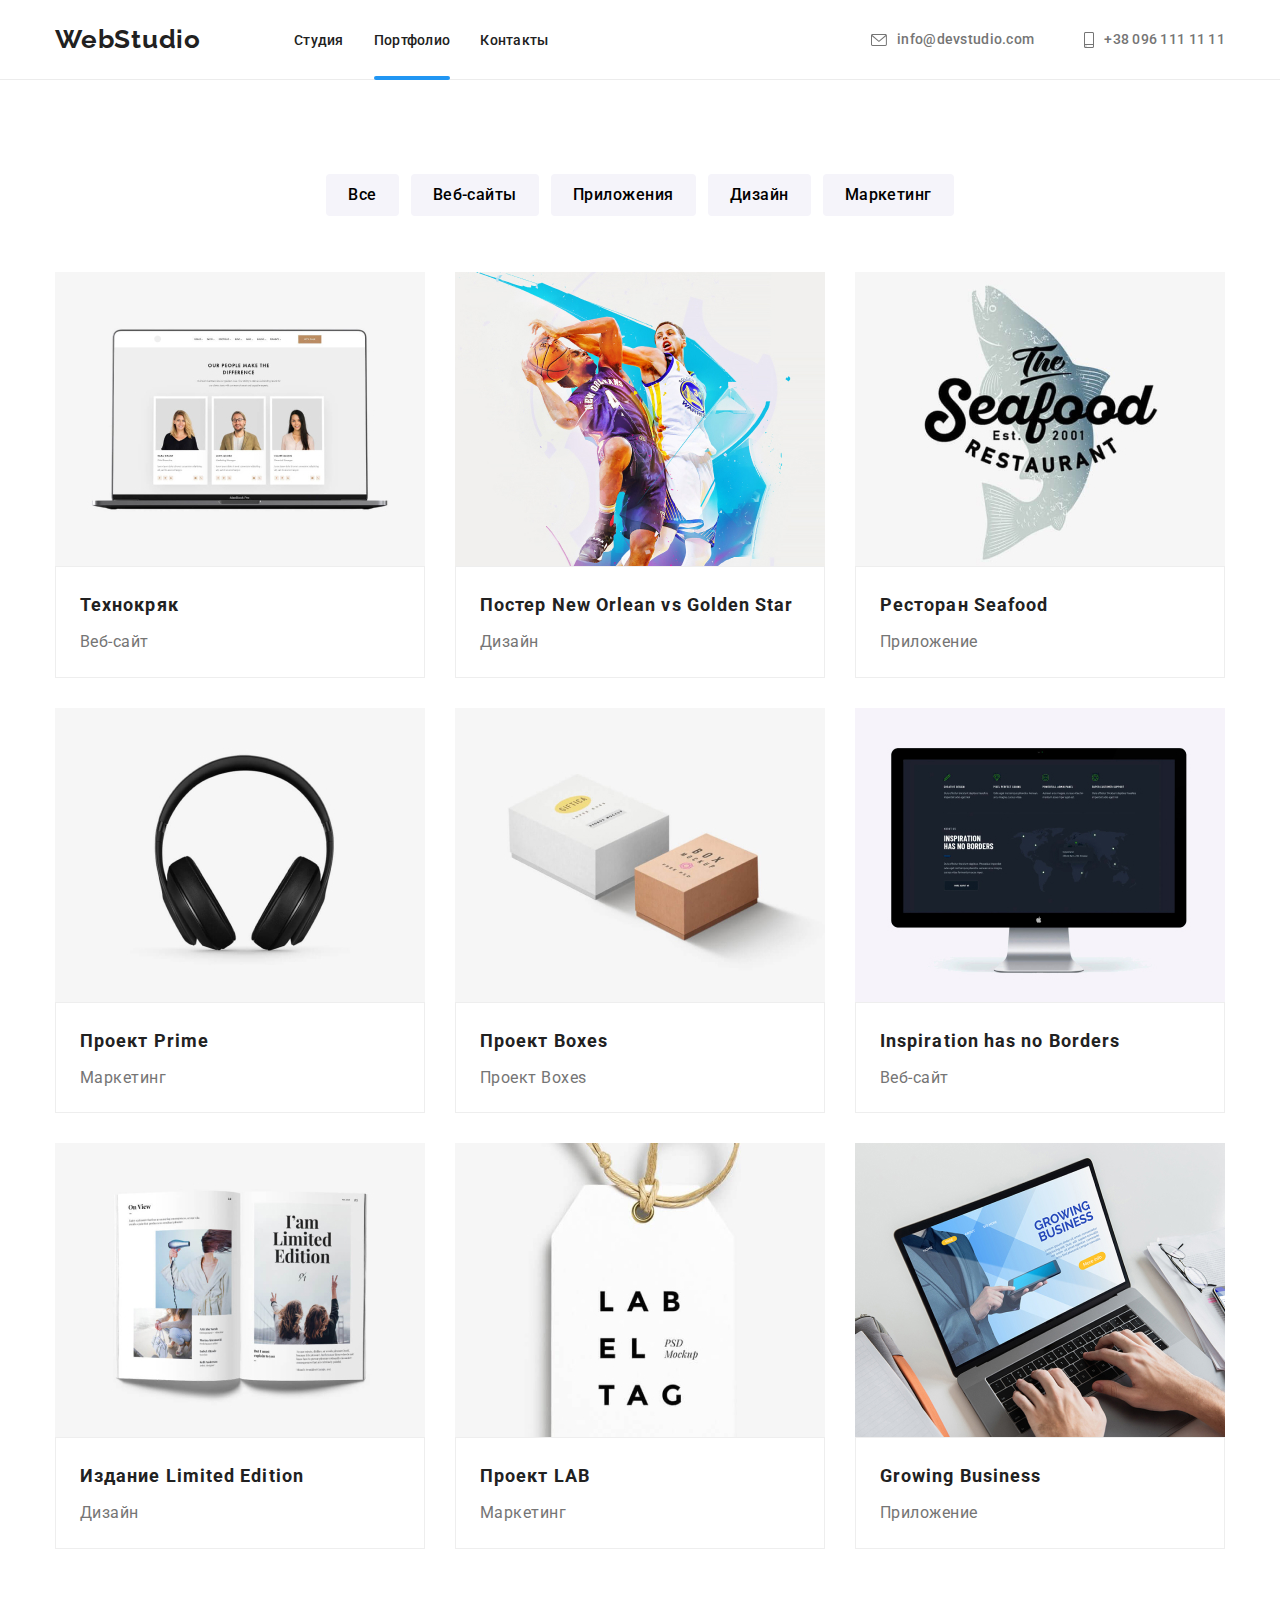
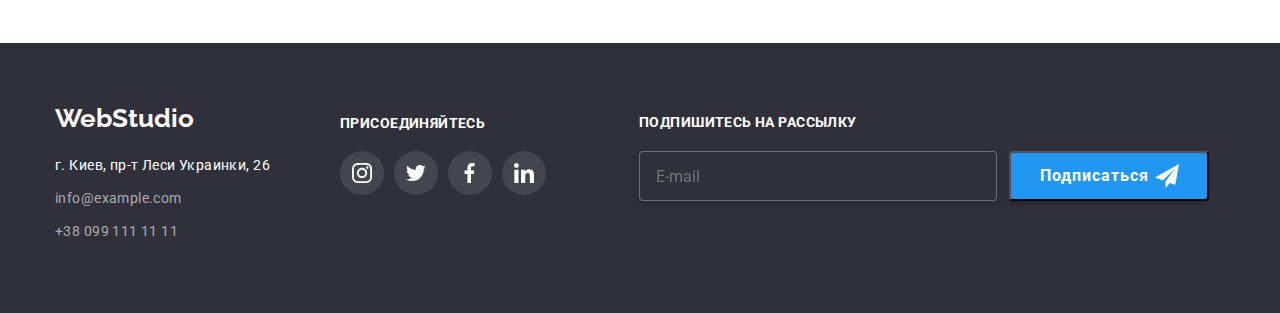
==== portfolio.html @ e885dae1 "1" ====
<!DOCTYPE html>
<html lang="ru">
  <head>
    <meta charset="UTF-8" />
    <meta http-equiv="X-UA-Compatible" content="IE=edge" />
    <meta name="viewport" content="width=device-width, initial-scale=1.0" />
    <title>Document</title>

    <link rel="preconnect" href="https://fonts.googleapis.com" />
    <link rel="preconnect" href="https://fonts.gstatic.com" crossorigin />
    <link
      href="https://fonts.googleapis.com/css2?family=Raleway:wght@400;700&family=Roboto:wght@400;500;700;900&display=swap"
      rel="stylesheet"
    />
    <link
      rel="stylesheet"
      href="https://cdnjs.cloudflare.com/ajax/libs/modern-normalize/1.1.0/modern-normalize.min.css"
    />
    <link rel="stylesheet" href="./css/styles.css" />
  </head>
  <body>
   <header class="page-header">
         
           <section class="section-header">
             <div class="container">
               <div class="header">
        <a href="/" class="logo"><span>Web</span>Studio</a>
        <nav class="nav-container">
          <ul class="site-nav">
            <li class="nav-item"><a href="./index.html" class="link">Студия</a></li>
            <li class="nav-item">
              <a href="" class="link" id="portfolio">Портфолио</a>
            </li>
            <li class="nav-item"><a href="" class="link">Контакты</a></li>
          </ul>
        </nav>
        <div class="auth-nav">
        <ul class="auth-nav">
          <li class="auth-item">
            
            <a href="mailto:info@devstudio.com" class="auth-link"
              ><svg class="mailto">
                <use href = "./images/icons.svg#icon-mailto">

                </use>
              </svg>
              info@devstudio.com  

              </a 
            >
            
          </li>
          <li class="auth-item">
            
            <a href="tel:+380961111111" class="auth-link">
              <svg class="icon-smartphone">
                <use href= "./images/icons.svg#icon-smartphone"></use>
              </svg>
              
            +38 096 111 11 11 
              
            </a>
          </li>
        </ul>
        </div>
        </div>
        </div>
        </section>
        
      </header>


     
        <main>
           <div class="section-portfolio">
              <div class="container">
          <h1 class="visually-hidden">Портфолио</h1>
          <!--Кнопки-->
          <div class="button-portfolio">
            <button type="button" class="button-port">Все</button>
            <button type="button" class="button-port">Веб-сайты</button>
            <button type="button" class="button-port">Приложения</button>
            <button type="button" class="button-port">Дизайн</button>
            <button type="button" class="button-port">Маркетинг</button>
          </div>
          
        

          <div class="conteiner-portfolio">
            <ul class="portfolio">
              
              <li class="card">
                <a href=""
                  >
                  <div class="def-image">
                  <img
                    src="./images/img(1_1).jpg"
                    alt="Технокряк"
                    width="370"
                  /><div class="blue-image">
                    <p>Технокряк это современная площадка распространения коронавируса. Компании используют эту платформу для цифрового шпионажа и атак на защищённые сервера конкурентов.</p>

                  </div></div>
                  
                  <div class="text-port">
                    <h2 class="title-port">Технокряк</h2>
                    <p>Веб-сайт</p>
                  </div>
                  
                  </a
                >

              </li>
              
              
              <li class="card">
                <a href=""
                  >
                  <div class="def-image"><img
                    src="./images/img(1_2).jpg"
                    alt="Постер New Orlean vs Golden Star"
                    width="370"
                  />
                  <div class="blue-image">
                    <p>Технокряк это современная площадка распространения коронавируса. Компании используют эту платформу для цифрового шпионажа и атак на защищённые сервера конкурентов.</p>

                  </div></div>
                  <div class="text-port">
                    <h2 class="title-port">Постер New Orlean vs Golden Star</h2>
                    <p>Дизайн</p>
                  </div>
                </a>
              </li>
              
             
              <li class="card">
                <a href=""
                  > <div class="def-image"><img
                    src="./images/img(1_3).jpg"
                    alt="Ресторан Seafood"
                    width="370"
                  />
                  <div class="blue-image">
                    <p>Технокряк это современная площадка распространения коронавируса. Компании используют эту платформу для цифрового шпионажа и атак на защищённые сервера конкурентов.</p>

                  </div></div>
                  <div class="text-port">
                    <h2 class="title-port">Ресторан Seafood</h2>
                    <p>Приложение</p>
                  </div>
                </a>
              </li>
              <li class="card">
                <a href=""
                  > <div class="def-image"><img
                    src="./images/img(1_4).jpg"
                    alt="Проект Prime"
                    width="370"
                  />
                  <div class="blue-image">
                    <p>Технокряк это современная площадка распространения коронавируса. Компании используют эту платформу для цифрового шпионажа и атак на защищённые сервера конкурентов.</p>

                  </div></div>
                  <div class="text-port">
                    <h2 class="title-port">Проект Prime</h2>
                    <p>Маркетинг</p>
                  </div>
                </a>
              </li>
              
              <li class="card">
                <a href=""
                  > <div class="def-image"><img
                    src="./images/img(1_5).jpg"
                    alt="Проект Boxes"
                    width="370"
                  /><div class="blue-image">
                    <p>Технокряк это современная площадка распространения коронавируса. Компании используют эту платформу для цифрового шпионажа и атак на защищённые сервера конкурентов.</p>

                  </div></div>
                  <div class="text-port">
                    <h2 class="title-port">Проект Boxes</h2>
                    <p>Проект Boxes</p>
                  </div>
                </a>
              </li>
              
              <li class="card">
                <a href=""
                  > <div class="def-image"><img
                    src="./images/img(1_6).jpg"
                    alt="Inspiration has no Borders"
                    width="370"
                  /><div class="blue-image">
                    <p>Технокряк это современная площадка распространения коронавируса. Компании используют эту платформу для цифрового шпионажа и атак на защищённые сервера конкурентов.</p>

                  </div></div>
                  <div class="text-port">
                    <h2 class="title-port">Inspiration has no Borders</h2>
                    <p>Веб-сайт</p>
                  </div></a
                >
              </li>
              
              <li class="card">
                <a href=""
                  > <div class="def-image"><img
                    src="./images/img(1_7).jpg"
                    alt="Издание Limited Edition"
                    width="370"
                  /><div class="blue-image">
                    <p>Технокряк это современная площадка распространения коронавируса. Компании используют эту платформу для цифрового шпионажа и атак на защищённые сервера конкурентов.</p>

                  </div></div>
                  <div class="text-port">
                    <h2 class="title-port">Издание Limited Edition</h2>
                    <p>Дизайн</p>
                  </div></a
                >
              </li>
              
              <li class="card">
                <a href=""
                  > <div class="def-image"><img
                    src="./images/img(1_8).jpg"
                    alt="Проект LAB"
                    width="370"
                  /><div class="blue-image">
                    <p>Технокряк это современная площадка распространения коронавируса. Компании используют эту платформу для цифрового шпионажа и атак на защищённые сервера конкурентов.</p>

                  </div></div>
                  <div class="text-port">
                    <h2 class="title-port">Проект LAB</h2>
                    <p>Маркетинг</p>
                  </div></a
                >
              </li>

              
              <li class="card">
                <a href=""
                  > <div class="def-image"><img
                    src="./images/img(1_9).jpg"
                    alt="Growing Business"
                    width="370"
                  /><div class="blue-image">
                    <p>Технокряк это современная площадка распространения коронавируса. Компании используют эту платформу для цифрового шпионажа и атак на защищённые сервера конкурентов.</p>

                  </div></div>
                  <div class="text-port">
                    <h2 class="title-port">Growing Business</h2>
                    <p>Приложение</p>
                  </div></a
                >
              </li>
            
            </ul>
          </div>
          </div>
        </main>
    
      
      <footer class="footer">
      <div class="container">
        <div class="general-footer">
          <div  class="footer-info">
        <div class="footer-logo">
          <a href="/" class="logo-finish"><span>Web</span>Studio</a>
        </div>

        <div class="info-finish">
          <address class="address">г. Киев, пр-т Леси Украинки, 26</address>

          <ul>
            <li>
              <a href="mailto:info@example.com" class="link-finish"
                >info@example.com</a
              >
            </li>
            <li>
              <a href="tel:+380991111111" class="link-finish"
                >+38 099 111 11 11</a
              >
            </li>
          </ul>
        </div>
        </div> 
        
       <div class="footer-social">
        <h3 class="title-footer">присоединяйтесь</h3>
        <ul class="footer-item">
          <li class="footer-icon"><a href="" class="fsoc-icon"><svg class="soc-icon-f">
            <use href ="./images/icons.svg#icon-instagram_footter"></use>
          </svg></a></li>
          <li class="footer-icon"><a href="" class="fsoc-icon"><svg class="soc-icon-f">
            <use href ="./images/icons.svg#icon-twiter_footter"></use>
          </svg></a></li>
          <li class="footer-icon"><a href="" class="fsoc-icon"><svg class="soc-icon-f">
            <use href ="./images/icons.svg#icon-fb_footter"></use>
          </svg></a></li>
          <li class="footer-icon"><a href="" class="fsoc-icon"><svg class="soc-icon-f">
            <use href ="./images/icons.svg#icon-linkedin_footter"></use>
          </svg></a></li>
        </ul>
        </div>
      <div class="footer-window">
          <h3 class="window-title">Подпишитесь на рассылку</h3>
          <form >
        <div class="form-window">  
          <input class="subscribe" type="email"  name="email"  placeholder="E-mail">
            <button class="button-subscribe"  type="submit"> <span>Подписаться </span>
              <svg class="icon-subscribe">
                  <use href = "./images/icons.svg#icon-icon-send"></use>
                </svg>

            </button>
        </div>
           
          </form>

        </div>
      </div>
        </div>
      </footer>
    </div>

    </div>
  </body>
</html>
---- css/styles.css ----
/* цвет основного текста #212121; */
/* цвет вторичного цвета  #757575; */
/* синиий #2196F3 */

:root {
  --primery-text-color: #212121;
  --secondly-text-color: #757575;
  --accent-color: #2196f3;
  --white-color: #ffffff;
  --footer-color: #2f303a;
  --bcg-active-button: #f5f4fa;
}
h1,
h2,
h3,
h4,
h5,
h6,
p,
ul {
  margin: 0;
}

img {
  display: block;
  max-width: 100%;
}

body {
  background-color: var(--white-color);
  color: var(--primery-text-color);
  font-family: Roboto, sans-serif;
}

.section-header {
  border-bottom: 1px solid #ececec;
  height: 80px;
}

.logo {
  text-decoration: none;
  font-family: Raleway;
  font-style: normal;
  font-weight: bold;
  font-size: 26px;
  line-height: 1.2;
  letter-spacing: 0.03em;
  margin-right: 93px;
  padding-top: 24px;
  padding-bottom: 25px;
}
span.web {
  color: var(--accent-color);
}

ul {
  list-style-type: none;
}
ul {
  margin-left: 0;
  padding-left: 0;
}

a {
  color: var(--primery-text-color);
  text-decoration: none;
  cursor: default;
}
/* ---body--- */

.container {
  width: 1200px;
  margin: 0 auto;
  padding-left: 15px;
  padding-right: 15px;
}

/* ---header--- */
.header {
  display: flex;
  align-items: center;
  justify-content: center;
}

.nav-container {
  display: flex;
  margin-right: 305px;
}

/* site nav */

.site-nav {
  display: flex;
}

.nav-item:not(:last-child) {
  margin-right: 30px;
}

.link:hover,
.link:focus {
  color: var(--accent-color);
  cursor: pointer;
}

.link#studio {
  position: relative;
}
.link#studio::after {
  content: "";
  position: absolute;
  display: block;
  width: 48px;
  height: 4px;

  bottom: 0;
  left: 0;
  border-radius: 2px;
  background-color: var(--accent-color);
}

.link#portfolio {
  position: relative;
}

.link#portfolio::after {
  position: absolute;
  content: "";

  display: block;
  width: 100%;
  height: 4px;

  bottom: 0;
  left: 0;
  border-radius: 2px;
  background-color: var(--accent-color);
}

.site-nav a {
  color: var(--primary-text-color);
  text-decoration: none;
  font-family: Roboto;
  font-size: 14px;
  font-weight: 500;
  line-height: 1.15;
  letter-spacing: 0.02em;

  transition: color 250ms cubic-bezier(0.4, 0, 0.2, 1);
}

.link {
  padding-top: 32px;
  padding-bottom: 32px;
  cursor: pointer;
}
/* auth-nav */

.auth-nav {
  display: flex;
  margin-left: auto;
}

.auth-item:not(:last-child) {
  margin-right: 50px;
}
.auth-nav a {
  color: var(--secondly-text-color);
  text-decoration: none;
  font-family: Roboto;
  font-size: 14px;
  font-weight: 500;
  line-height: 1.1;
  letter-spacing: 0.02em;

  transition: color 250ms cubic-bezier(0.4, 0, 0.2, 1);
}
.auth-nav .auth-link:hover,
.auth-nav .auth-link:focus {
  color: var(--accent-color);
  cursor: pointer;
}

.hero {
  color: var(--white-color);
  padding-top: 200px;
  padding-bottom: 200px;
  text-align: center;
  background-image: linear-gradient(
      to right,
      rgba(47, 48, 58, 0.4),
      rgba(47, 48, 58, 0.4)
    ),
    url("../images/hero.jpg");

  width: 1600px;
  height: 600px;
  margin-right: auto;
  margin-left: auto;
}
.h-hero {
  margin-bottom: 30px;
  margin-left: 237px;
  margin-right: 237px;
  max-width: 650px;
}
.h-hero h1 {
  font-family: Roboto;
  font-style: normal;
  font-weight: 900;
  font-size: 44px;
  line-height: 1.36;
  text-align: center;
  letter-spacing: 0.06em;
  text-transform: uppercase;
}

.hero-button {
  color: var(--white-color);
  background-color: var(--accent-color);
  font-family: Roboto;
  font-size: 16px;
  font-weight: 700;
  line-height: 1.88;
  letter-spacing: 0.06em;
  text-align: center;
  cursor: pointer;
  border-radius: 4px;
  padding: 10px 32px;

  transition: background-color 250ms cubic-bezier(0.4, 0, 0.2, 1);
}

.hero-button:hover,
.hero-button:focus {
  background-color: #188ce8;
  border-radius: 4px;
  box-shadow: 0px 4px 4px rgba(0, 0, 0, 0.15);
}

/* Sections */

.section-list {
  display: flex;
}
.section-list .item {
  width: 270px;
}
.section-list .item:not(:last-child) {
  margin-right: 30px;
}
.section-advantages .title {
  margin-bottom: 10px;
}
.section-advantage {
  padding-top: 94px;
}

.visually-hidden {
  position: absolute;
  white-space: nowrap;
  width: 1px;
  height: 1px;
  overflow: hidden;
  border: 0;
  padding: 0;
  clip: rect(0 0 0 0);
  clip-path: inset(50%);
  margin: -1px;
}

.section-work {
  padding-top: 94px;
  padding-bottom: 94px;
}
.work-items {
  display: flex;
}
.work-list {
  display: flex;
}
.section-title {
  text-align: center;
  margin-bottom: 50px;
}
.work-list .work-items:not(:last-child) {
  margin-right: 30px;
}

.our-work .work-list {
  margin-top: 50px;
  margin-bottom: 94px;
}
.section-team {
  background-color: #f5f4fa;
  text-align: center;
}

.section-title {
  color: var(--primery-text-color);
  font-family: Roboto;
  font-size: 36px;
  font-style: normal;
  font-weight: 700;
  line-height: 1.17;
}

.section-list .title {
  color: var(--primary-text-color);
  font-family: Roboto;
  font-size: 14px;
  font-style: normal;
  font-weight: 700;
  line-height: 1.14;
  text-transform: uppercase;
  margin-bottom: 10px;
}

.section-list p {
  color: var(--secondly-text-color);
  font-family: Roboto;
  font-size: 14px;
  line-height: 1.72;
}

/* Our team */
.comand {
  display: flex;
  margin-top: 50px;
}
.section-team {
  padding-bottom: 94px;
  padding-top: 94px;
}

.text-team {
  color: var(--primery-text-color);
  padding-top: 30px;
}
.team-items {
  box-shadow: 0px 1px 3px rgba(0, 0, 0, 0.12), 0px 1px 1px rgba(0, 0, 0, 0.14),
    0px 2px 1px rgba(0, 0, 0, 0.2);
  border-radius: 0px 0px 4px 4px;

  background-color: var(--white-color);
}

.team-items p {
  color: var(--secondly-text-color);
  font-family: Roboto;
  font-size: 16px;
  font-style: normal;
  line-height: 1.2;
  margin-top: 10px;
}

.team-items h3 {
  font-family: Roboto;
  font-size: 16px;
  font-style: normal;
  font-weight: 500;
  line-height: 1.2;
}

.team-items:not(:last-child) {
  margin-right: 30px;
}

.title-team {
  margin-bottom: 10px;
}
/* Footer */
.footer {
  background-color: var(--footer-color);
}
.title-footer {
  color: var(--white-color);
  font-family: Roboto;
  font-style: normal;
  font-weight: bold;
  font-size: 14px;
  line-height: 16px;
  letter-spacing: 0.03em;
  text-transform: uppercase;
}
.logo-finish {
  color: var(--white-color);
  text-decoration: none;
  font-family: Raleway;
  font-size: 26px;
  font-weight: 700;
  line-height: 1.19;
}

.footer-logo {
  margin-bottom: 20px;
}

.address {
  color: var(--white-color);
  font-family: Roboto;
  font-style: normal;
  font-weight: normal;
  font-size: 14px;
  line-height: 1.71;
  margin-bottom: 9px;
  letter-spacing: 0.03em;
}
.link-finish {
  color: rgba(255, 255, 255, 0.6);
  text-decoration: none;
  font-family: Roboto;
  font-size: 14px;
  font-weight: 400;
  line-height: 1.71;
  letter-spacing: 0.03em;
  text-align: left;
  transition: color 250ms cubic-bezier(0.4, 0, 0.2, 1);
}
.info-finish li {
  margin-bottom: 9px;
}
.footer .link-finish:hover,
.footer .link-finish:focus {
  color: var(--accent-color);
  text-decoration: none;
}

/* оформление  вкладки портфолио */

/* Buttons Portfolio */

.button-portfolio {
  margin-bottom: 56px;
  text-align: center;
}
.button-port {
  background-color: var(--bcg-active-button);
  font-family: Roboto;
  font-size: 16px;
  font-weight: 500;
  line-height: 1.6;
  letter-spacing: 0.03em;
  cursor: pointer;
  border: none;
  padding: 8px 22px;
  border-radius: 4px;
  transition: background-color 250ms cubic-bezier(0.4, 0, 0.2, 1),
    box-shadow 250ms cubic-bezier(0.4, 0, 0.2, 1),
    color 250ms cubic-bezier(0.4, 0, 0.2, 1);
}
.button-port:not(:last-child) {
  margin-right: 8px;
}

.button-port:hover,
.button-port:focus {
  color: var(--white-color);
  background-color: var(--accent-color);
  box-shadow: 0px 3px 1px rgba(0, 0, 0, 0.1), 0px 1px 2px rgba(0, 0, 0, 0.08),
    0px 2px 2px rgba(0, 0, 0, 0.12);
}

/* Sections Portfolio */

.portfolio {
  display: flex;
  flex-wrap: wrap;
  margin-bottom: -30px;
  margin-right: -30px;
}

.card {
  width: (100% / 3 - 30px);
  margin-bottom: 30px;
  margin-right: 30px;
  transition: box-shadow 250ms cubic-bezier(0.4, 0, 0.2, 1);
}

.card:hover,
.card:focus {
  box-shadow: 0px 1px 1px rgba(0, 0, 0, 0.12), 0px 4px 4px rgba(0, 0, 0, 0.06),
    1px 4px 6px rgba(0, 0, 0, 0.16);
}

.portfolio .title-port {
  font-family: Roboto;
  font-style: normal;
  font-weight: bold;
  font-size: 18px;
  line-height: 2;
  letter-spacing: 0.06em;
}
.portfolio p {
  color: var(--secondly-text-color);
  font-family: Roboto;
  font-style: normal;
  font-weight: normal;
  font-size: 16px;
  line-height: 1.87;

  letter-spacing: 0.03em;
}

.title-port {
  margin-bottom: 4px;
}

.text-port {
  padding: 20px 24px;
  background: #ffffff;
  border: 1px solid #eeeeee;
  box-sizing: border-box;
}

.section-portfolio {
  padding-bottom: 94px;
  padding-top: 94px;
}

/* ------SVG -----*/
.auth-link {
  display: flex;
  align-items: center;
  padding-top: 32px;
  padding-bottom: 32px;
}

.mailto {
  width: 16px;
  height: 12px;
  margin-right: 10px;
  fill: var(--secondly-text-color);
  transition: fill 250ms cubic-bezier(0.4, 0, 0.2, 1);
}

.auth-link:hover .mailto,
.auth-link:focus .mailto {
  fill: var(--accent-color);
}

.icon-smartphone {
  width: 10px;
  height: 16px;
  margin-right: 10px;
  fill: var(--secondly-text-color);
  transition: fill 250ms cubic-bezier(0.4, 0, 0.2, 1);
}

.auth-link:hover .icon-smartphone,
.auth-link:focus .icon-smartphone {
  fill: var(--accent-color);
}

.adv-icons {
  width: 270px;
  height: 120px;
  background-color: #f5f4fa;
  margin-bottom: 30px;
  border-radius: 4px;
  padding: 25px 100px;
}

.icon-adv {
  height: 70px;
  width: 70px;
}

.social-links {
  width: 20px;
  height: 20px;
  fill: #afb1b8;
  transition: fill 250ms cubic-bezier(0.4, 0, 0.2, 1);
}

.social-list {
  display: flex;
  padding: 16px 32px 30px 32px;
  align-items: center;
  justify-content: center;
}

.soc-icon:not(:last-child) {
  margin-right: 10px;
}
.soc-a {
  display: flex;
  width: 44px;
  height: 44px;
  border-radius: 50%;
  align-items: center;
  justify-content: center;
  transition: background-color 250ms cubic-bezier(0.4, 0, 0.2, 1);
}

.soc-a:hover,
.soc-a:focus {
  background-color: var(--accent-color);
  cursor: pointer;
}

.soc-a:hover .social-links,
.soc-a:focus .social-links {
  fill: var(--white-color);
  cursor: pointer;
}
.clients {
  padding-top: 94px;
  padding-bottom: 94px;
}
.client-items {
  display: flex;
}

.li-client {
  align-items: center;
  width: 170px;
  height: 92px;
}
.li-client:not(:last-child) {
  margin-right: 30px;
}

.clients-icon {
  display: flex;
  border: 1px solid #afb1b8;
  border-radius: 4px;
  width: 100%;
  height: 100%;
  padding: 16px 32px;

  transition: border 250ms cubic-bezier(0.4, 0, 0.2, 1);
}

.icon-svg {
  width: 106px;
  height: 60px;
  fill: #afb1b8;
  transition: fill 250ms cubic-bezier(0.4, 0, 0.2, 1);
}
.li-client :hover,
.li-client:focus {
  border-color: var(--accent-color);
  cursor: pointer;
}
.clients-icon:hover .icon-svg,
.clients-icon:focus .icon-svg {
  fill: var(--accent-color);
  cursor: pointer;
}

.footer-social {
  align-items: flex-start;
  padding-top: 72px;
  padding-bottom: 100px;
}
.footer-info {
  margin-right: 70px;
  padding-top: 60px;
  padding-bottom: 60px;
}

.soc-icon-f {
  display: flex;
  width: 20px;
  height: 20px;
  fill: var(--white-color);
  transition: fill 250ms cubic-bezier(0.4, 0, 0.2, 1);
}

.fsoc-icon {
  display: flex;
  width: 44px;
  height: 44px;
  border-radius: 50%;
  background-color: rgba(255, 255, 255, 0.1);
  justify-content: center;
  align-items: center;
  transition: background-color 250ms cubic-bezier(0.4, 0, 0.2, 1);
}

.fsoc-icon:focus,
.fsoc-icon:hover {
  background-color: var(--accent-color);
}
.footer-item {
  display: flex;
  align-items: center;
}

.general-footer {
  display: flex;
}

.title-footer {
  margin-bottom: 20px;
}

.footer-icon:not(:last-child) {
  margin-right: 10px;
}

/* position and animation */

.backdrop {
  position: fixed;
  width: 100%;
  height: 100%;
  top: 0;
  left: 0;
  background-color: rgba(0, 0, 0, 0.2);

  opacity: 1;
  transition: opacity 250ms cubic-bezier(0.4, 0, 0.2, 1);
  z-index: 2;
}
.backdrop.is-hidden {
  opacity: 0;
  pointer-events: none;
}

.modal {
  position: fixed;
  top: 50%;
  left: 50%;
  transform: translate(-50%, -50%);

  width: 528px;
  height: 601px;
  background-color: #fff;
  z-index: 2;
}

.close {
  position: absolute;
  border-radius: 50%;
  width: 30px;
  height: 30px;
  right: 8px;
  top: 8px;

  background-color: #ffffff;
  border: 1px solid rgba(0, 0, 0, 0.1);
  box-sizing: border-box;
  transition: fill 250ms cubic-bezier(0.4, 0, 0.2, 1);
}

.close:focus,
.close:hover {
  fill: var(--accent-color);
  cursor: pointer;
}

.work-title {
  position: absolute;
  content: "";
  left: 83px;
  bottom: 27px;

  font-family: Roboto;
  font-style: normal;
  font-weight: bold;
  font-size: 14px;
  line-height: 16px;
  text-align: center;
  letter-spacing: 0.03em;
  text-transform: uppercase;
  text-align: center;
  color: #ffffff;
  z-index: 1;
}
.work-items {
  position: relative;
}

.work-items::after {
  position: absolute;
  content: "";

  bottom: 0;
  left: 0;

  width: 100%;
  height: 70px;
  background-color: rgba(47, 48, 58, 0.8);
}

/* =========== portfolio=============*/

.def-image {
  position: relative;
  overflow: hidden;
}
.blue-image {
  position: absolute;
  content: "";

  top: 0;
  left: 0;
  width: 100%;
  height: 294px;

  background-color: rgba(33, 150, 243, 0.9);
  transform: translateY(100%);
  transition: transform 250ms cubic-bezier(0.4, 0, 0.2, 1);
}

.blue-image p {
  font-family: Roboto;
  font-style: normal;
  font-weight: normal;
  font-size: 18px;
  line-height: 1.56;
  letter-spacing: 0.03em;
  color: rgba(255, 255, 255, 1);
  padding: 63px 24px;
}
.card:hover .blue-image,
.card:focus .blue-image {
  transform: translateY(0%);
  transition: transform 250ms cubic-bezier(0.4, 0, 0.2, 1);
}

/* ===========  form ===========*/

.form-title {
  margin-bottom: 12px;
  width: 100%;

  font-family: Roboto;
  font-style: normal;
  font-weight: bold;
  font-size: 20px;
  line-height: 1.15;
  text-align: center;
  letter-spacing: 0.03em;

  color: #212121;
}

textarea {
  resize: none;
  border: 1px solid rgba(33, 33, 33, 0.2);
  box-sizing: border-box;
  border-radius: 4px;
  height: 120px;
  transition: border 250ms cubic-bezier(0.4, 0, 0.2, 1);
}

.form {
  z-index: 2;
  padding: 40px;
}
.form-field input {
  display: block;
  width: 100%;
  height: 40px;
  margin-top: 4px;
  margin-bottom: 10px;
  border-radius: 4px;
  border: 1px solid rgba(33, 33, 33, 0.2);
  box-sizing: border-box;
  padding: 0;
  padding-left: 42px;

  transition: border-color 250ms cubic-bezier(0.4, 0, 0.2, 1);
}

.form-field input:focus + .icon-person-black,
.form-field input:hover + .icon-person-black {
  fill: var(--accent-color);
  transition: fill 250ms cubic-bezier(0.4, 0, 0.2, 1);
}
.form-field input:focus + .icon-phone-black,
.form-field input:hover + .icon-phone-black {
  fill: var(--accent-color);
  transition: fill 250ms cubic-bezier(0.4, 0, 0.2, 1);
}
.form-field input:focus + .icon-email-black,
.form-field input:hover + .icon-email-black {
  fill: var(--accent-color);
  transition: fill 250ms cubic-bezier(0.4, 0, 0.2, 1);
}
.form-field label {
  font-family: Roboto;
  font-style: normal;
  font-weight: normal;
  font-size: 12px;
  line-height: 1.16;

  letter-spacing: 0.01em;
  color: #757575;
}

.form-field textarea {
  width: 100%;
  margin-top: 4px;
  margin-bottom: 20px;
  padding: 12px 16px;
}

.form-field textarea:placeholder-shown {
  font-family: Roboto;
  font-style: normal;
  font-weight: normal;
  font-size: 12px;
  line-height: 1.16;
  letter-spacing: 0.01em;

  color: rgba(117, 117, 117, 0.5);
}

.check-decor {
  text-align: center;
}
.agrees {
  width: 100%;

  font-family: Roboto;
  font-style: normal;
  font-weight: normal;
  font-size: 14px;
  line-height: 1.7;
  letter-spacing: 0.03em;
  color: #757575;
  margin: 0;
}

.agrees a {
  color: var(--accent-color);
  text-decoration: underline;
}

.form-button {
  width: 200px;
  height: 50px;
  background: #2196f3;
  box-shadow: 0px 4px 4px rgba(0, 0, 0, 0.15);
  border-radius: 4px;
  font-family: Roboto;
  font-style: normal;
  font-weight: bold;
  font-size: 16px;
  line-height: 1.87;

  align-items: center;
  text-align: center;
  letter-spacing: 0.06em;

  color: #ffffff;
  transition: background-color 250ms cubic-bezier(0.4, 0, 0.2, 1),
    box-shadow 250ms cubic-bezier(0.4, 0, 0.2, 1);
}

.button-sent {
  margin-top: 30px;
  text-align: center;
}
.form-button:hover,
.form-button:focus {
  background-color: #188ce8;
  cursor: pointer;
  box-shadow: 0px 4px 4px rgba(0, 0, 0, 0.15);
}

.name-icon {
  display: block;
  position: relative;
}
.icon-person-black {
  position: absolute;
  content: "";
  top: 50%;
  left: 12px;
  transform: translateY(-50%);
  transition: fill 250ms cubic-bezier(0.4, 0, 0.2, 1);
}

.name-tel {
  display: block;
  position: relative;
}

.icon-phone-black {
  position: absolute;
  content: "";
  top: 50%;
  left: 12px;
  transform: translateY(-50%);
  transition: fill 250ms cubic-bezier(0.4, 0, 0.2, 1);
}

.name-email {
  display: block;
  position: relative;
}

.icon-email-black {
  position: absolute;
  content: "";
  top: 50%;
  left: 12px;
  transform: translateY(-50%);
  transition: fill 250ms cubic-bezier(0.4, 0, 0.2, 1);
}

.form-field input:hover,
.form-field input:focus {
  border-color: var(--accent-color);
  fill: var(--accent-color);
  cursor: pointer;
}

.form-field input {
  outline: none;
}

.form-field textarea:hover,
.form-field textarea:focus {
  border-color: var(--accent-color);
  outline: none;
  cursor: pointer;
}

.checkbox {
  -webkit-appearance: none;
  -moz-appearance: none;
  appearance: none;
  margin: 0;
}

.icon-complete {
  width: 16px;
  height: 15px;
  border: 2px solid #212121;
  border-radius: 2px;
  margin-right: 7px;
  transition: background-color 250ms cubic-bezier(0.4, 0, 0.2, 1);
}

.checkbox:checked + .icon-complete {
  background-color: var(--accent-color);
  border: none;
  background-origin: border-box;
}

.check-general {
  display: inline-block;
  align-items: center;
}

.footer-window {
  align-items: flex-start;
  padding-top: 72px;
  padding-bottom: 94px;
  margin-left: 93px;
}

.window-title {
  margin-bottom: 20px;
  font-family: Roboto;
  font-style: normal;
  font-weight: bold;
  font-size: 14px;
  line-height: 1.14;
  letter-spacing: 0.03em;
  text-transform: uppercase;

  color: #ffffff;
}
.subscribe {
  border: 1px solid rgba(255, 255, 255, 0.3);
  box-sizing: border-box;
  filter: drop-shadow(0px 4px 4px rgba(0, 0, 0, 0.15));
  border-radius: 4px;
  background-color: #2f303a;
  height: 50px;
  width: 358px;
  margin-right: 12px;
}

.button-subscribe {
  position: relative;
  width: 200px;
  height: 50px;
  background: #2196f3;
  box-shadow: 0px 4px 4px rgba(0, 0, 0, 0.15);
  border-radius: 4px;
  font-family: Roboto;
  font-style: normal;
  font-weight: bold;
  font-size: 16px;
  line-height: 1.87;

  align-items: center;
  text-align: center;
  letter-spacing: 0.06em;

  color: #ffffff;
  padding-left: 29px;
  padding-right: 62px;
}

.icon-subscribe {
  position: absolute;
  content: "";

  top: 50%;
  right: 28px;
  display: flex;
  width: 24px;
  height: 24px;
  transform: translateY(-50%);
  margin-left: 10px;
}

.button-subscribe:hover,
.button-subscribe:focus {
  background-color: #188ce8;
  box-shadow: 0px 4px 4px rgba(0, 0, 0, 0.15);
  border-radius: 4px;
}

.form-window {
  display: flex;
  align-items: center;
}

.form-window input {
  outline: none;
  padding-left: 16px;
  color: var(--white-color);
}
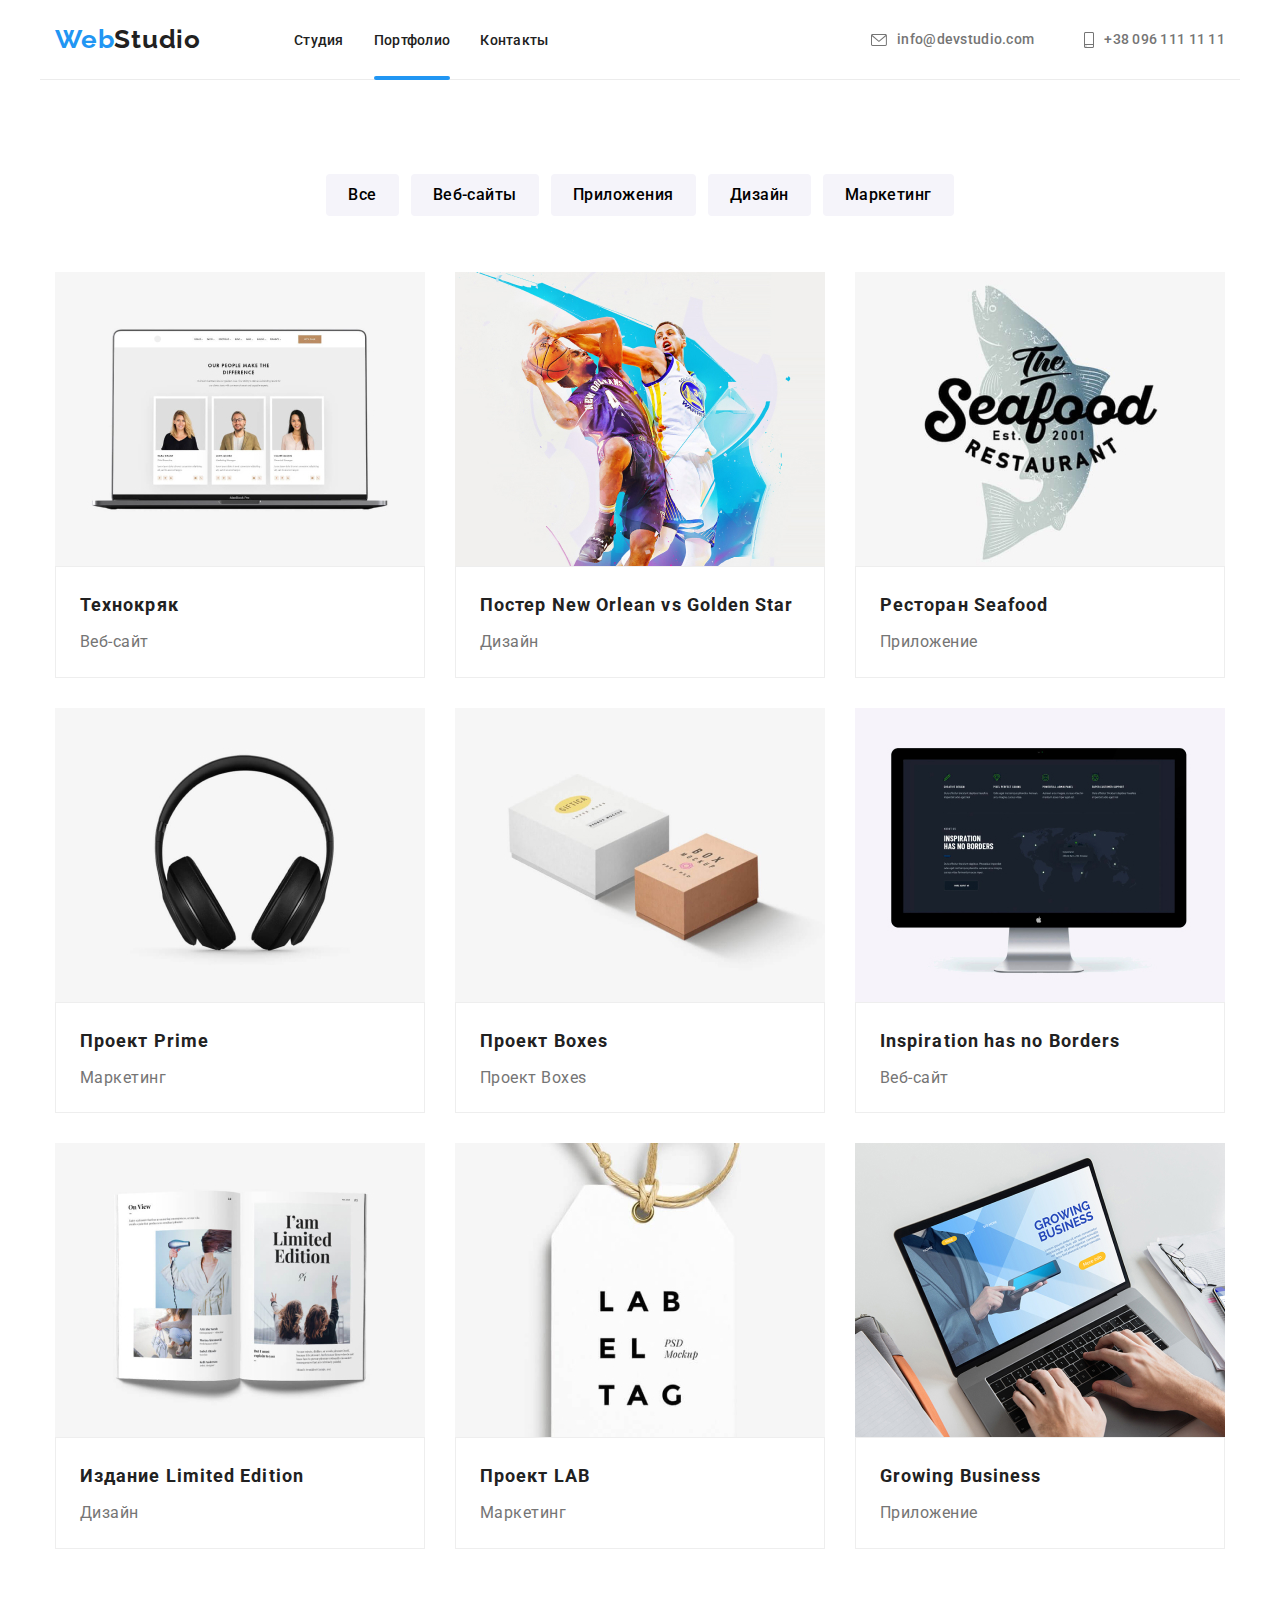
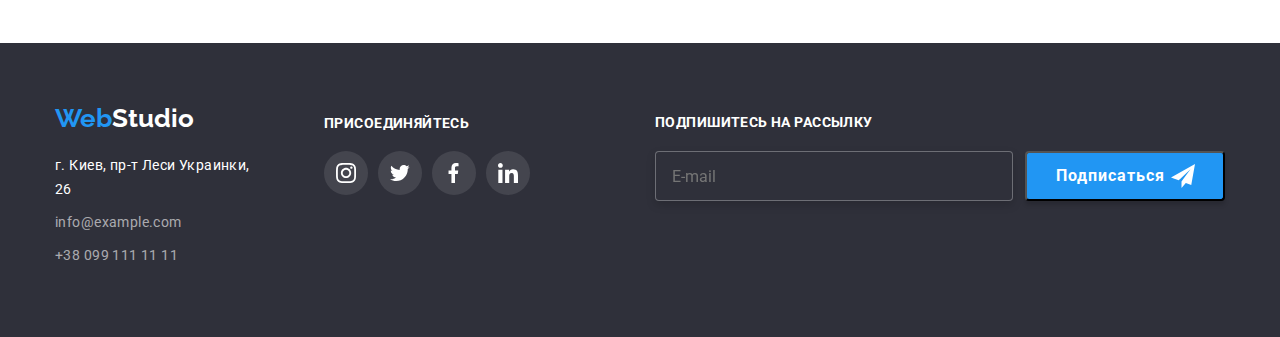
==== commit 71b13017: "bem final" ====
--- a/portfolio.html
+++ b/portfolio.html
@@ -19,27 +19,27 @@
     <link rel="stylesheet" href="./css/styles.css" />
   </head>
   <body>
-   <header class="page-header">
+    <header class="header">
          
            <section class="section-header">
              <div class="container">
                <div class="header">
-        <a href="/" class="logo"><span>Web</span>Studio</a>
+        <a href="/" class="logo"><span class="logo__text">Web</span>Studio</a>
         <nav class="nav-container">
           <ul class="site-nav">
-            <li class="nav-item"><a href="./index.html" class="link">Студия</a></li>
-            <li class="nav-item">
-              <a href="" class="link" id="portfolio">Портфолио</a>
+            <li class="site-nav__item" ><a href="./index.html" class="site-nav__link" >Студия</a></li>
+            <li class="site-nav__item">
+              <a href="/" class="site-nav__link" id="portfolio">Портфолио</a>
             </li>
-            <li class="nav-item"><a href="" class="link">Контакты</a></li>
+            <li class="site-nav__item"><a href="" class="site-nav__link">Контакты</a></li>
           </ul>
         </nav>
         <div class="auth-nav">
         <ul class="auth-nav">
-          <li class="auth-item">
+          <li class="auth-nav__item">
             
-            <a href="mailto:info@devstudio.com" class="auth-link"
-              ><svg class="mailto">
+            <a href="mailto:info@devstudio.com" class="auth-nav__link"
+              ><svg class="auth-nav__icon-mail">
                 <use href = "./images/icons.svg#icon-mailto">
 
                 </use>
@@ -50,10 +50,10 @@
             >
             
           </li>
-          <li class="auth-item">
+          <li class="auth-nav__item">
             
-            <a href="tel:+380961111111" class="auth-link">
-              <svg class="icon-smartphone">
+            <a href="tel:+380961111111" class="auth-nav__link">
+              <svg class="auth-nav__icon-smartphone">
                 <use href= "./images/icons.svg#icon-smartphone"></use>
               </svg>
               
@@ -68,7 +68,6 @@
         </section>
         
       </header>
-
 
      
         <main>
@@ -76,35 +75,36 @@
               <div class="container">
           <h1 class="visually-hidden">Портфолио</h1>
           <!--Кнопки-->
-          <div class="button-portfolio">
-            <button type="button" class="button-port">Все</button>
-            <button type="button" class="button-port">Веб-сайты</button>
-            <button type="button" class="button-port">Приложения</button>
-            <button type="button" class="button-port">Дизайн</button>
-            <button type="button" class="button-port">Маркетинг</button>
+          <div class="section-portfolio__list-button">
+            <button type="button" class="section-portfolio__button">Все</button>
+            <button type="button" class="section-portfolio__button">Веб-сайты</button>
+            <button type="button" class="section-portfolio__button">Приложения</button>
+            <button type="button" class="section-portfolio__button">Дизайн</button>
+            <button type="button" class="section-portfolio__button">Маркетинг</button>
           </div>
           
         
 
           <div class="conteiner-portfolio">
-            <ul class="portfolio">
-              
-              <li class="card">
-                <a href=""
+            <ul class="products">
+              
+              <li class="products__item">
+                <a href="" class="products__link"
                   >
-                  <div class="def-image">
+                  <div class="products__image">
                   <img
                     src="./images/img(1_1).jpg"
                     alt="Технокряк"
                     width="370"
-                  /><div class="blue-image">
-                    <p>Технокряк это современная площадка распространения коронавируса. Компании используют эту платформу для цифрового шпионажа и атак на защищённые сервера конкурентов.</p>
+                  />
+                  <div class="products__overlay">
+                    <p class="products__text">Технокряк это современная площадка распространения коронавируса. Компании используют эту платформу для цифрового шпионажа и атак на защищённые сервера конкурентов.</p>
 
                   </div></div>
                   
-                  <div class="text-port">
-                    <h2 class="title-port">Технокряк</h2>
-                    <p>Веб-сайт</p>
+                  <div class="products__label">
+                    <h2 class="products__title">Технокряк</h2>
+                    <p class="products__tag">Веб-сайт</p>
                   </div>
                   
                   </a
@@ -113,143 +113,143 @@
               </li>
               
               
-              <li class="card">
-                <a href=""
+              <li class="products__item">
+                <a href="" class="products__link"
                   >
-                  <div class="def-image"><img
+                  <div class="products__image"><img
                     src="./images/img(1_2).jpg"
                     alt="Постер New Orlean vs Golden Star"
                     width="370"
                   />
-                  <div class="blue-image">
-                    <p>Технокряк это современная площадка распространения коронавируса. Компании используют эту платформу для цифрового шпионажа и атак на защищённые сервера конкурентов.</p>
-
-                  </div></div>
-                  <div class="text-port">
-                    <h2 class="title-port">Постер New Orlean vs Golden Star</h2>
-                    <p>Дизайн</p>
+                  <div class="products__overlay">
+                    <p class="products__text">Технокряк это современная площадка распространения коронавируса. Компании используют эту платформу для цифрового шпионажа и атак на защищённые сервера конкурентов.</p>
+
+                  </div></div>
+                  <div class="products__label">
+                    <h2 class="products__title">Постер New Orlean vs Golden Star</h2>
+                    <p class="products__tag">Дизайн</p>
                   </div>
                 </a>
               </li>
               
              
-              <li class="card">
-                <a href=""
-                  > <div class="def-image"><img
+              <li class="products__item">
+                <a href="" class="products__link"
+                  > <div class="products__image"><img
                     src="./images/img(1_3).jpg"
                     alt="Ресторан Seafood"
                     width="370"
                   />
-                  <div class="blue-image">
-                    <p>Технокряк это современная площадка распространения коронавируса. Компании используют эту платформу для цифрового шпионажа и атак на защищённые сервера конкурентов.</p>
-
-                  </div></div>
-                  <div class="text-port">
-                    <h2 class="title-port">Ресторан Seafood</h2>
-                    <p>Приложение</p>
-                  </div>
-                </a>
-              </li>
-              <li class="card">
-                <a href=""
-                  > <div class="def-image"><img
+                  <div class="products__overlay">
+                    <p class="products__text">Технокряк это современная площадка распространения коронавируса. Компании используют эту платформу для цифрового шпионажа и атак на защищённые сервера конкурентов.</p>
+
+                  </div></div>
+                  <div class="products__label">
+                    <h2 class="products__title">Ресторан Seafood</h2>
+                    <p class="products__tag">Приложение</p>
+                  </div>
+                </a>
+              </li>
+              <li class="products__item">
+                <a href="" class="products__link"
+                  > <div class="products__image"><img
                     src="./images/img(1_4).jpg"
                     alt="Проект Prime"
                     width="370"
                   />
-                  <div class="blue-image">
-                    <p>Технокряк это современная площадка распространения коронавируса. Компании используют эту платформу для цифрового шпионажа и атак на защищённые сервера конкурентов.</p>
-
-                  </div></div>
-                  <div class="text-port">
-                    <h2 class="title-port">Проект Prime</h2>
-                    <p>Маркетинг</p>
-                  </div>
-                </a>
-              </li>
-              
-              <li class="card">
-                <a href=""
-                  > <div class="def-image"><img
+                  <div class="products__overlay">
+                    <p class="products__text">Технокряк это современная площадка распространения коронавируса. Компании используют эту платформу для цифрового шпионажа и атак на защищённые сервера конкурентов.</p>
+
+                  </div></div>
+                  <div class="products__label">
+                    <h2 class="products__title">Проект Prime</h2>
+                    <p class="products__tag">Маркетинг</p>
+                  </div>
+                </a>
+              </li>
+              
+              <li class="products__item">
+                <a href="" class="products__link"
+                  > <div class="products__image"><img
                     src="./images/img(1_5).jpg"
                     alt="Проект Boxes"
                     width="370"
-                  /><div class="blue-image">
-                    <p>Технокряк это современная площадка распространения коронавируса. Компании используют эту платформу для цифрового шпионажа и атак на защищённые сервера конкурентов.</p>
-
-                  </div></div>
-                  <div class="text-port">
-                    <h2 class="title-port">Проект Boxes</h2>
-                    <p>Проект Boxes</p>
-                  </div>
-                </a>
-              </li>
-              
-              <li class="card">
-                <a href=""
-                  > <div class="def-image"><img
+                  /><div class="products__overlay">
+                    <p class="products__text">Технокряк это современная площадка распространения коронавируса. Компании используют эту платформу для цифрового шпионажа и атак на защищённые сервера конкурентов.</p>
+
+                  </div></div>
+                  <div class="products__label">
+                    <h2 class="products__title">Проект Boxes</h2>
+                    <p class="products__tag">Проект Boxes</p>
+                  </div>
+                </a>
+              </li>
+              
+              <li class="products__item">
+                <a href="" class="products__link"
+                  > <div class="products__image"><img
                     src="./images/img(1_6).jpg"
                     alt="Inspiration has no Borders"
                     width="370"
-                  /><div class="blue-image">
-                    <p>Технокряк это современная площадка распространения коронавируса. Компании используют эту платформу для цифрового шпионажа и атак на защищённые сервера конкурентов.</p>
-
-                  </div></div>
-                  <div class="text-port">
-                    <h2 class="title-port">Inspiration has no Borders</h2>
-                    <p>Веб-сайт</p>
+                  /><div class="products__overlay">
+                    <p class="products__text">Технокряк это современная площадка распространения коронавируса. Компании используют эту платформу для цифрового шпионажа и атак на защищённые сервера конкурентов.</p>
+
+                  </div></div>
+                  <div class="products__label">
+                    <h2 class="products__title">Inspiration has no Borders</h2>
+                    <p class="products__tag">Веб-сайт</p>
                   </div></a
                 >
               </li>
               
-              <li class="card">
-                <a href=""
-                  > <div class="def-image"><img
+              <li class="products__item">
+                <a href="" class="products__link"
+                  > <div class="products__image"><img
                     src="./images/img(1_7).jpg"
                     alt="Издание Limited Edition"
                     width="370"
-                  /><div class="blue-image">
-                    <p>Технокряк это современная площадка распространения коронавируса. Компании используют эту платформу для цифрового шпионажа и атак на защищённые сервера конкурентов.</p>
-
-                  </div></div>
-                  <div class="text-port">
-                    <h2 class="title-port">Издание Limited Edition</h2>
-                    <p>Дизайн</p>
+                  /><div class="products__overlay">
+                    <p class="products__text">Технокряк это современная площадка распространения коронавируса. Компании используют эту платформу для цифрового шпионажа и атак на защищённые сервера конкурентов.</p>
+
+                  </div></div>
+                  <div class="products__label">
+                    <h2 class="products__title">Издание Limited Edition</h2>
+                    <p class="products__tag">Дизайн</p>
                   </div></a
                 >
               </li>
               
-              <li class="card">
-                <a href=""
-                  > <div class="def-image"><img
+              <li class="products__item">
+                <a href="" class="products__link"
+                  > <div class="products__image"><img
                     src="./images/img(1_8).jpg"
                     alt="Проект LAB"
                     width="370"
-                  /><div class="blue-image">
-                    <p>Технокряк это современная площадка распространения коронавируса. Компании используют эту платформу для цифрового шпионажа и атак на защищённые сервера конкурентов.</p>
-
-                  </div></div>
-                  <div class="text-port">
-                    <h2 class="title-port">Проект LAB</h2>
-                    <p>Маркетинг</p>
+                  /><div class="products__overlay">
+                    <p class="products__text">Технокряк это современная площадка распространения коронавируса. Компании используют эту платформу для цифрового шпионажа и атак на защищённые сервера конкурентов.</p>
+
+                  </div></div>
+                  <div class="products__label">
+                    <h2 class="products__title">Проект LAB</h2>
+                    <p class="products__tag">Маркетинг</p>
                   </div></a
                 >
               </li>
 
               
-              <li class="card">
-                <a href=""
-                  > <div class="def-image"><img
+              <li class="products__item">
+                <a href="" class="products__link"
+                  > <div class="products__image"><img
                     src="./images/img(1_9).jpg"
                     alt="Growing Business"
                     width="370"
-                  /><div class="blue-image">
-                    <p>Технокряк это современная площадка распространения коронавируса. Компании используют эту платформу для цифрового шпионажа и атак на защищённые сервера конкурентов.</p>
-
-                  </div></div>
-                  <div class="text-port">
-                    <h2 class="title-port">Growing Business</h2>
-                    <p>Приложение</p>
+                  /><div class="products__overlay">
+                    <p class="products__text">Технокряк это современная площадка распространения коронавируса. Компании используют эту платформу для цифрового шпионажа и атак на защищённые сервера конкурентов.</p>
+
+                  </div></div>
+                  <div class="products__label">
+                    <h2 class="products__title">Growing Business</h2>
+                    <p class="products__tag">Приложение</p>
                   </div></a
                 >
               </li>
@@ -260,25 +260,26 @@
         </main>
     
       
-      <footer class="footer">
+      
+        <footer class="footer">
       <div class="container">
         <div class="general-footer">
           <div  class="footer-info">
-        <div class="footer-logo">
-          <a href="/" class="logo-finish"><span>Web</span>Studio</a>
-        </div>
-
-        <div class="info-finish">
-          <address class="address">г. Киев, пр-т Леси Украинки, 26</address>
+        <div class="footer-info__logo">
+          <a href="/" class="footer-info__main-text"><span class="footer-info__text-web">Web</span>Studio</a>
+        </div>
+
+        <div class="footer-general-info">
+          <address class="footer-general-info__address">г. Киев, пр-т Леси Украинки, 26</address>
 
           <ul>
-            <li>
-              <a href="mailto:info@example.com" class="link-finish"
+            <li class="footer-general-info__item">
+              <a href="mailto:info@example.com" class="footer-general-info__link"
                 >info@example.com</a
               >
             </li>
-            <li>
-              <a href="tel:+380991111111" class="link-finish"
+            <li class="footer-general-info__item">
+              <a href="tel:+380991111111" class="footer-general-info__link"
                 >+38 099 111 11 11</a
               >
             </li>
@@ -286,30 +287,55 @@
         </div>
         </div> 
         
-       <div class="footer-social">
-        <h3 class="title-footer">присоединяйтесь</h3>
-        <ul class="footer-item">
-          <li class="footer-icon"><a href="" class="fsoc-icon"><svg class="soc-icon-f">
-            <use href ="./images/icons.svg#icon-instagram_footter"></use>
-          </svg></a></li>
-          <li class="footer-icon"><a href="" class="fsoc-icon"><svg class="soc-icon-f">
-            <use href ="./images/icons.svg#icon-twiter_footter"></use>
-          </svg></a></li>
-          <li class="footer-icon"><a href="" class="fsoc-icon"><svg class="soc-icon-f">
-            <use href ="./images/icons.svg#icon-fb_footter"></use>
-          </svg></a></li>
-          <li class="footer-icon"><a href="" class="fsoc-icon"><svg class="soc-icon-f">
-            <use href ="./images/icons.svg#icon-linkedin_footter"></use>
-          </svg></a></li>
-        </ul>
-        </div>
-      <div class="footer-window">
-          <h3 class="window-title">Подпишитесь на рассылку</h3>
+        <div class="footer-social">
+        <h3 class="footer-social__title">присоединяйтесь</h3>
+
+
+        <ul class="social-network-list social-network-list--footer">
+                  <li class="social-network-list__item"> <a href ="" class="social-network-list__link social-network-list__link--gray-backround ">
+                    <svg class="social-network-list__icon  social-network-list__icon--white-color">
+                  <use href = "./images/icons.svg#icon-instagram_team">
+
+                  </use>
+                </svg>
+              </a>
+            </li>
+                  <li class="social-network-list__item"><a href="" class="social-network-list__link social-network-list__link--gray-backround">
+                    <svg class="social-network-list__icon  social-network-list__icon--white-color">
+                  <use href = "./images/icons.svg#icon-twitter_team">
+
+                  </use>
+                </svg></a>
+                  </li>
+                  <li class="social-network-list__item"> <a href="" class="social-network-list__link social-network-list__link--gray-backround">
+                    <svg class="social-network-list__icon  social-network-list__icon--white-color">
+                  <use href = "./images/icons.svg#icon-fb_team">
+
+                  </use>
+                </svg>
+                </a>
+                  </li>
+                  <li class="social-network-list__item"><a href="" class="social-network-list__link social-network-list__link--gray-backround">
+                    <svg class="social-network-list__icon  social-network-list__icon--white-color">
+                  <use href = "./images/icons.svg#icon-linkedin_team">
+
+                  </use>
+                </svg></a>
+                  </li>
+                </ul>
+
+
+        </div>
+
+
+                      
+        <div class="footer-window">
+          <h3 class="footer-window__title">Подпишитесь на рассылку</h3>
           <form >
-        <div class="form-window">  
+        <div class="footer-window__form">  
           <input class="subscribe" type="email"  name="email"  placeholder="E-mail">
             <button class="button-subscribe"  type="submit"> <span>Подписаться </span>
-              <svg class="icon-subscribe">
+              <svg class="button-subscribe__icon">
                   <use href = "./images/icons.svg#icon-icon-send"></use>
                 </svg>
 
--- a/css/styles.css
+++ b/css/styles.css
@@ -49,7 +49,8 @@
   padding-top: 24px;
   padding-bottom: 25px;
 }
-span.web {
+.logo__text,
+.footer-info__text-web {
   color: var(--accent-color);
 }
 
@@ -93,20 +94,20 @@
   display: flex;
 }
 
-.nav-item:not(:last-child) {
+.site-nav__item:not(:last-child) {
   margin-right: 30px;
 }
 
-.link:hover,
-.link:focus {
+.site-nav__link:hover,
+.site-nav__link:focus {
   color: var(--accent-color);
   cursor: pointer;
 }
 
-.link#studio {
+.site-nav__link#studio {
   position: relative;
 }
-.link#studio::after {
+.site-nav__link#studio::after {
   content: "";
   position: absolute;
   display: block;
@@ -119,11 +120,11 @@
   background-color: var(--accent-color);
 }
 
-.link#portfolio {
+.site-nav__link#portfolio {
   position: relative;
 }
 
-.link#portfolio::after {
+.site-nav__link#portfolio::after {
   position: absolute;
   content: "";
 
@@ -137,7 +138,7 @@
   background-color: var(--accent-color);
 }
 
-.site-nav a {
+.site-nav__link {
   color: var(--primary-text-color);
   text-decoration: none;
   font-family: Roboto;
@@ -149,7 +150,7 @@
   transition: color 250ms cubic-bezier(0.4, 0, 0.2, 1);
 }
 
-.link {
+.site-nav__link {
   padding-top: 32px;
   padding-bottom: 32px;
   cursor: pointer;
@@ -161,10 +162,10 @@
   margin-left: auto;
 }
 
-.auth-item:not(:last-child) {
+.auth-nav__item:not(:last-child) {
   margin-right: 50px;
 }
-.auth-nav a {
+.auth-nav__link {
   color: var(--secondly-text-color);
   text-decoration: none;
   font-family: Roboto;
@@ -175,8 +176,8 @@
 
   transition: color 250ms cubic-bezier(0.4, 0, 0.2, 1);
 }
-.auth-nav .auth-link:hover,
-.auth-nav .auth-link:focus {
+.auth-nav .auth-nav__link:hover,
+.auth-nav .auth-nav__link:focus {
   color: var(--accent-color);
   cursor: pointer;
 }
@@ -198,13 +199,13 @@
   margin-right: auto;
   margin-left: auto;
 }
-.h-hero {
+.hero__background {
   margin-bottom: 30px;
   margin-left: 237px;
   margin-right: 237px;
   max-width: 650px;
 }
-.h-hero h1 {
+.hero__title {
   font-family: Roboto;
   font-style: normal;
   font-weight: 900;
@@ -215,7 +216,7 @@
   text-transform: uppercase;
 }
 
-.hero-button {
+.order-service-button {
   color: var(--white-color);
   background-color: var(--accent-color);
   font-family: Roboto;
@@ -231,8 +232,8 @@
   transition: background-color 250ms cubic-bezier(0.4, 0, 0.2, 1);
 }
 
-.hero-button:hover,
-.hero-button:focus {
+.order-service-button:hover,
+.order-service-button:focus {
   background-color: #188ce8;
   border-radius: 4px;
   box-shadow: 0px 4px 4px rgba(0, 0, 0, 0.15);
@@ -240,16 +241,17 @@
 
 /* Sections */
 
-.section-list {
-  display: flex;
-}
-.section-list .item {
+.advantages {
+  display: flex;
+}
+.advantages__item {
   width: 270px;
 }
-.section-list .item:not(:last-child) {
+
+.advantages__item:not(:last-child) {
   margin-right: 30px;
 }
-.section-advantages .title {
+.advantages__title {
   margin-bottom: 10px;
 }
 .section-advantage {
@@ -273,17 +275,17 @@
   padding-top: 94px;
   padding-bottom: 94px;
 }
-.work-items {
-  display: flex;
-}
-.work-list {
+.work__items {
+  display: flex;
+}
+.work {
   display: flex;
 }
 .section-title {
   text-align: center;
   margin-bottom: 50px;
 }
-.work-list .work-items:not(:last-child) {
+.work__items:not(:last-child) {
   margin-right: 30px;
 }
 
@@ -305,7 +307,7 @@
   line-height: 1.17;
 }
 
-.section-list .title {
+.advantages__title {
   color: var(--primary-text-color);
   font-family: Roboto;
   font-size: 14px;
@@ -316,7 +318,7 @@
   margin-bottom: 10px;
 }
 
-.section-list p {
+.advantages__text {
   color: var(--secondly-text-color);
   font-family: Roboto;
   font-size: 14px;
@@ -333,11 +335,11 @@
   padding-top: 94px;
 }
 
-.text-team {
+.comand__content-team {
   color: var(--primery-text-color);
   padding-top: 30px;
 }
-.team-items {
+.comand__team-items {
   box-shadow: 0px 1px 3px rgba(0, 0, 0, 0.12), 0px 1px 1px rgba(0, 0, 0, 0.14),
     0px 2px 1px rgba(0, 0, 0, 0.2);
   border-radius: 0px 0px 4px 4px;
@@ -345,7 +347,7 @@
   background-color: var(--white-color);
 }
 
-.team-items p {
+.comand__name-text {
   color: var(--secondly-text-color);
   font-family: Roboto;
   font-size: 16px;
@@ -354,7 +356,7 @@
   margin-top: 10px;
 }
 
-.team-items h3 {
+.comand__name {
   font-family: Roboto;
   font-size: 16px;
   font-style: normal;
@@ -362,18 +364,18 @@
   line-height: 1.2;
 }
 
-.team-items:not(:last-child) {
+.comand__team-items:not(:last-child) {
   margin-right: 30px;
 }
 
-.title-team {
+.comand__name {
   margin-bottom: 10px;
 }
 /* Footer */
 .footer {
   background-color: var(--footer-color);
 }
-.title-footer {
+.footer-social__title {
   color: var(--white-color);
   font-family: Roboto;
   font-style: normal;
@@ -383,7 +385,7 @@
   letter-spacing: 0.03em;
   text-transform: uppercase;
 }
-.logo-finish {
+.footer-info__main-text {
   color: var(--white-color);
   text-decoration: none;
   font-family: Raleway;
@@ -392,11 +394,11 @@
   line-height: 1.19;
 }
 
-.footer-logo {
+.footer-info__logo {
   margin-bottom: 20px;
 }
 
-.address {
+.footer-general-info__address {
   color: var(--white-color);
   font-family: Roboto;
   font-style: normal;
@@ -406,7 +408,7 @@
   margin-bottom: 9px;
   letter-spacing: 0.03em;
 }
-.link-finish {
+.footer-general-info__link {
   color: rgba(255, 255, 255, 0.6);
   text-decoration: none;
   font-family: Roboto;
@@ -417,11 +419,11 @@
   text-align: left;
   transition: color 250ms cubic-bezier(0.4, 0, 0.2, 1);
 }
-.info-finish li {
+.footer-general-info__item {
   margin-bottom: 9px;
 }
-.footer .link-finish:hover,
-.footer .link-finish:focus {
+.footer .footer-general-info__link:hover,
+.footer .footer-general-info__link:focus {
   color: var(--accent-color);
   text-decoration: none;
 }
@@ -430,11 +432,11 @@
 
 /* Buttons Portfolio */
 
-.button-portfolio {
+.section-portfolio__list-button {
   margin-bottom: 56px;
   text-align: center;
 }
-.button-port {
+.section-portfolio__button {
   background-color: var(--bcg-active-button);
   font-family: Roboto;
   font-size: 16px;
@@ -449,12 +451,12 @@
     box-shadow 250ms cubic-bezier(0.4, 0, 0.2, 1),
     color 250ms cubic-bezier(0.4, 0, 0.2, 1);
 }
-.button-port:not(:last-child) {
+.section-portfolio__button:not(:last-child) {
   margin-right: 8px;
 }
 
-.button-port:hover,
-.button-port:focus {
+.section-portfolio__button:hover,
+.section-portfolio__button:focus {
   color: var(--white-color);
   background-color: var(--accent-color);
   box-shadow: 0px 3px 1px rgba(0, 0, 0, 0.1), 0px 1px 2px rgba(0, 0, 0, 0.08),
@@ -463,27 +465,27 @@
 
 /* Sections Portfolio */
 
-.portfolio {
+.products {
   display: flex;
   flex-wrap: wrap;
   margin-bottom: -30px;
   margin-right: -30px;
 }
 
-.card {
+.products__item {
   width: (100% / 3 - 30px);
   margin-bottom: 30px;
   margin-right: 30px;
   transition: box-shadow 250ms cubic-bezier(0.4, 0, 0.2, 1);
 }
 
-.card:hover,
-.card:focus {
+.products__item:hover,
+.products__item:focus {
   box-shadow: 0px 1px 1px rgba(0, 0, 0, 0.12), 0px 4px 4px rgba(0, 0, 0, 0.06),
     1px 4px 6px rgba(0, 0, 0, 0.16);
 }
 
-.portfolio .title-port {
+.products__title {
   font-family: Roboto;
   font-style: normal;
   font-weight: bold;
@@ -491,22 +493,12 @@
   line-height: 2;
   letter-spacing: 0.06em;
 }
-.portfolio p {
-  color: var(--secondly-text-color);
-  font-family: Roboto;
-  font-style: normal;
-  font-weight: normal;
-  font-size: 16px;
-  line-height: 1.87;
-
-  letter-spacing: 0.03em;
-}
-
-.title-port {
+
+.products__title {
   margin-bottom: 4px;
 }
 
-.text-port {
+.products__label {
   padding: 20px 24px;
   background: #ffffff;
   border: 1px solid #eeeeee;
@@ -519,14 +511,14 @@
 }
 
 /* ------SVG -----*/
-.auth-link {
+.auth-nav__link {
   display: flex;
   align-items: center;
   padding-top: 32px;
   padding-bottom: 32px;
 }
 
-.mailto {
+.auth-nav__icon-mail {
   width: 16px;
   height: 12px;
   margin-right: 10px;
@@ -534,12 +526,12 @@
   transition: fill 250ms cubic-bezier(0.4, 0, 0.2, 1);
 }
 
-.auth-link:hover .mailto,
-.auth-link:focus .mailto {
+.auth-nav__link:hover .auth-nav__icon-mail,
+.auth-nav__link:focus .auth-nav__icon-mail {
   fill: var(--accent-color);
 }
 
-.icon-smartphone {
+.auth-nav__icon-smartphone {
   width: 10px;
   height: 16px;
   margin-right: 10px;
@@ -547,12 +539,12 @@
   transition: fill 250ms cubic-bezier(0.4, 0, 0.2, 1);
 }
 
-.auth-link:hover .icon-smartphone,
-.auth-link:focus .icon-smartphone {
+.auth-nav__link:hover .auth-nav__icon-smartphone,
+.auth-nav__link:focus .auth-nav__icon-smartphone {
   fill: var(--accent-color);
 }
 
-.adv-icons {
+.advantages__bag {
   width: 270px;
   height: 120px;
   background-color: #f5f4fa;
@@ -561,29 +553,32 @@
   padding: 25px 100px;
 }
 
-.icon-adv {
+.advantages__icon {
   height: 70px;
   width: 70px;
 }
 
-.social-links {
+.social-network-list__icon {
   width: 20px;
   height: 20px;
   fill: #afb1b8;
   transition: fill 250ms cubic-bezier(0.4, 0, 0.2, 1);
 }
 
-.social-list {
+.social-network-list {
   display: flex;
   padding: 16px 32px 30px 32px;
   align-items: center;
   justify-content: center;
 }
 
-.soc-icon:not(:last-child) {
+.social-network-list--footer {
+  padding: 20px 32px 30px 70px;
+}
+.social-network-list__item:not(:last-child) {
   margin-right: 10px;
 }
-.soc-a {
+.social-network-list__link {
   display: flex;
   width: 44px;
   height: 44px;
@@ -593,14 +588,14 @@
   transition: background-color 250ms cubic-bezier(0.4, 0, 0.2, 1);
 }
 
-.soc-a:hover,
-.soc-a:focus {
+.social-network-list__link:hover,
+.social-network-list__link:focus {
   background-color: var(--accent-color);
   cursor: pointer;
 }
 
-.soc-a:hover .social-links,
-.soc-a:focus .social-links {
+.social-network-list__link:hover .social-network-list__icon,
+.social-network-list__link:focus .social-network-list__icon {
   fill: var(--white-color);
   cursor: pointer;
 }
@@ -608,20 +603,20 @@
   padding-top: 94px;
   padding-bottom: 94px;
 }
-.client-items {
-  display: flex;
-}
-
-.li-client {
+.clients__list {
+  display: flex;
+}
+
+.clients__item {
   align-items: center;
   width: 170px;
   height: 92px;
 }
-.li-client:not(:last-child) {
+.clients__item:not(:last-child) {
   margin-right: 30px;
 }
 
-.clients-icon {
+.clients__link {
   display: flex;
   border: 1px solid #afb1b8;
   border-radius: 4px;
@@ -632,19 +627,19 @@
   transition: border 250ms cubic-bezier(0.4, 0, 0.2, 1);
 }
 
-.icon-svg {
+.clients__icon {
   width: 106px;
   height: 60px;
   fill: #afb1b8;
   transition: fill 250ms cubic-bezier(0.4, 0, 0.2, 1);
 }
-.li-client :hover,
-.li-client:focus {
+.clients__item :hover,
+.clients__item:focus {
   border-color: var(--accent-color);
   cursor: pointer;
 }
-.clients-icon:hover .icon-svg,
-.clients-icon:focus .icon-svg {
+.clients__link:hover .clients__icon,
+.clients__link:focus .clients__icon {
   fill: var(--accent-color);
   cursor: pointer;
 }
@@ -655,12 +650,11 @@
   padding-bottom: 100px;
 }
 .footer-info {
-  margin-right: 70px;
   padding-top: 60px;
   padding-bottom: 60px;
 }
 
-.soc-icon-f {
+.footer-social__icon {
   display: flex;
   width: 20px;
   height: 20px;
@@ -668,7 +662,7 @@
   transition: fill 250ms cubic-bezier(0.4, 0, 0.2, 1);
 }
 
-.fsoc-icon {
+.footer-social__link {
   display: flex;
   width: 44px;
   height: 44px;
@@ -678,12 +672,17 @@
   align-items: center;
   transition: background-color 250ms cubic-bezier(0.4, 0, 0.2, 1);
 }
-
-.fsoc-icon:focus,
-.fsoc-icon:hover {
+.social-network-list__link--gray-backround {
+  background-color: rgba(255, 255, 255, 0.1);
+}
+.social-network-list__icon--white-color {
+  fill: var(--white-color);
+}
+.footer-social__link:focus,
+.footer-social__link:hover {
   background-color: var(--accent-color);
 }
-.footer-item {
+.footer-social__list {
   display: flex;
   align-items: center;
 }
@@ -692,11 +691,11 @@
   display: flex;
 }
 
-.title-footer {
-  margin-bottom: 20px;
-}
-
-.footer-icon:not(:last-child) {
+.footer-social__title {
+  padding-left: 70px;
+}
+
+.footer-social__item:not(:last-child) {
   margin-right: 10px;
 }
 
@@ -731,7 +730,7 @@
   z-index: 2;
 }
 
-.close {
+.button-close {
   position: absolute;
   border-radius: 50%;
   width: 30px;
@@ -745,13 +744,13 @@
   transition: fill 250ms cubic-bezier(0.4, 0, 0.2, 1);
 }
 
-.close:focus,
-.close:hover {
+.button-close:focus,
+.button-close:hover {
   fill: var(--accent-color);
   cursor: pointer;
 }
 
-.work-title {
+.work__title {
   position: absolute;
   content: "";
   left: 83px;
@@ -769,11 +768,11 @@
   color: #ffffff;
   z-index: 1;
 }
-.work-items {
+.work__items {
   position: relative;
 }
 
-.work-items::after {
+.work__items::after {
   position: absolute;
   content: "";
 
@@ -787,11 +786,11 @@
 
 /* =========== portfolio=============*/
 
-.def-image {
+.products__image {
   position: relative;
   overflow: hidden;
 }
-.blue-image {
+.products__overlay {
   position: absolute;
   content: "";
 
@@ -805,7 +804,7 @@
   transition: transform 250ms cubic-bezier(0.4, 0, 0.2, 1);
 }
 
-.blue-image p {
+.products__text {
   font-family: Roboto;
   font-style: normal;
   font-weight: normal;
@@ -815,15 +814,26 @@
   color: rgba(255, 255, 255, 1);
   padding: 63px 24px;
 }
-.card:hover .blue-image,
-.card:focus .blue-image {
+
+.products__tag {
+  color: var(--secondly-text-color);
+  font-family: Roboto;
+  font-style: normal;
+  font-weight: normal;
+  font-size: 16px;
+  line-height: 1.87;
+
+  letter-spacing: 0.03em;
+}
+.products__item:hover .products__overlay,
+.products__item:focus .products__overlay {
   transform: translateY(0%);
   transition: transform 250ms cubic-bezier(0.4, 0, 0.2, 1);
 }
 
 /* ===========  form ===========*/
 
-.form-title {
+.modal__form_title {
   margin-bottom: 12px;
   width: 100%;
 
@@ -847,11 +857,11 @@
   transition: border 250ms cubic-bezier(0.4, 0, 0.2, 1);
 }
 
-.form {
+.modal__form {
   z-index: 2;
   padding: 40px;
 }
-.form-field input {
+.modal__form-field input {
   display: block;
   width: 100%;
   height: 40px;
@@ -866,22 +876,22 @@
   transition: border-color 250ms cubic-bezier(0.4, 0, 0.2, 1);
 }
 
-.form-field input:focus + .icon-person-black,
-.form-field input:hover + .icon-person-black {
+.modal__form-field input:focus + .modal__icon-name,
+.modal__form-field input:hover + .modal__icon-name {
   fill: var(--accent-color);
   transition: fill 250ms cubic-bezier(0.4, 0, 0.2, 1);
 }
-.form-field input:focus + .icon-phone-black,
-.form-field input:hover + .icon-phone-black {
+.modal__form-field input:focus + .modal__icon-phone,
+.modal__form-field input:hover + .modal__icon-phone {
   fill: var(--accent-color);
   transition: fill 250ms cubic-bezier(0.4, 0, 0.2, 1);
 }
-.form-field input:focus + .icon-email-black,
-.form-field input:hover + .icon-email-black {
+.modal__form-field input:focus + .modal__icon-email,
+.modal__form-field input:hover + .modal__icon-email {
   fill: var(--accent-color);
   transition: fill 250ms cubic-bezier(0.4, 0, 0.2, 1);
 }
-.form-field label {
+.modal__form-field label {
   font-family: Roboto;
   font-style: normal;
   font-weight: normal;
@@ -892,14 +902,14 @@
   color: #757575;
 }
 
-.form-field textarea {
+.modal__form-field textarea {
   width: 100%;
   margin-top: 4px;
   margin-bottom: 20px;
   padding: 12px 16px;
 }
 
-.form-field textarea:placeholder-shown {
+.modal__form-field textarea:placeholder-shown {
   font-family: Roboto;
   font-style: normal;
   font-weight: normal;
@@ -910,10 +920,10 @@
   color: rgba(117, 117, 117, 0.5);
 }
 
-.check-decor {
-  text-align: center;
-}
-.agrees {
+.modal__checkbox-field {
+  text-align: center;
+}
+.modal__agrees {
   width: 100%;
 
   font-family: Roboto;
@@ -963,11 +973,11 @@
   box-shadow: 0px 4px 4px rgba(0, 0, 0, 0.15);
 }
 
-.name-icon {
+.modal__name-icon {
   display: block;
   position: relative;
 }
-.icon-person-black {
+.modal__icon-name {
   position: absolute;
   content: "";
   top: 50%;
@@ -976,12 +986,12 @@
   transition: fill 250ms cubic-bezier(0.4, 0, 0.2, 1);
 }
 
-.name-tel {
+.modal__name-tel {
   display: block;
   position: relative;
 }
 
-.icon-phone-black {
+.modal__icon-phone {
   position: absolute;
   content: "";
   top: 50%;
@@ -990,12 +1000,12 @@
   transition: fill 250ms cubic-bezier(0.4, 0, 0.2, 1);
 }
 
-.name-email {
+.modal__name-email {
   display: block;
   position: relative;
 }
 
-.icon-email-black {
+.modal__icon-email {
   position: absolute;
   content: "";
   top: 50%;
@@ -1004,19 +1014,19 @@
   transition: fill 250ms cubic-bezier(0.4, 0, 0.2, 1);
 }
 
-.form-field input:hover,
-.form-field input:focus {
+.modal__form-field input:hover,
+.modal__form-field input:focus {
   border-color: var(--accent-color);
   fill: var(--accent-color);
   cursor: pointer;
 }
 
-.form-field input {
+.modal__form-field input {
   outline: none;
 }
 
-.form-field textarea:hover,
-.form-field textarea:focus {
+.modal__form-field textarea:hover,
+.modal__form-field textarea:focus {
   border-color: var(--accent-color);
   outline: none;
   cursor: pointer;
@@ -1029,7 +1039,7 @@
   margin: 0;
 }
 
-.icon-complete {
+.modal__icon-complete {
   width: 16px;
   height: 15px;
   border: 2px solid #212121;
@@ -1038,13 +1048,13 @@
   transition: background-color 250ms cubic-bezier(0.4, 0, 0.2, 1);
 }
 
-.checkbox:checked + .icon-complete {
+.checkbox:checked + .modal__icon-complete {
   background-color: var(--accent-color);
   border: none;
   background-origin: border-box;
 }
 
-.check-general {
+.modal__checkbox-general {
   display: inline-block;
   align-items: center;
 }
@@ -1056,7 +1066,7 @@
   margin-left: 93px;
 }
 
-.window-title {
+.footer-window__title {
   margin-bottom: 20px;
   font-family: Roboto;
   font-style: normal;
@@ -1101,7 +1111,7 @@
   padding-right: 62px;
 }
 
-.icon-subscribe {
+.button-subscribe__icon {
   position: absolute;
   content: "";
 
@@ -1121,12 +1131,12 @@
   border-radius: 4px;
 }
 
-.form-window {
+.footer-window__form {
   display: flex;
   align-items: center;
 }
 
-.form-window input {
+.footer-window__form input {
   outline: none;
   padding-left: 16px;
   color: var(--white-color);
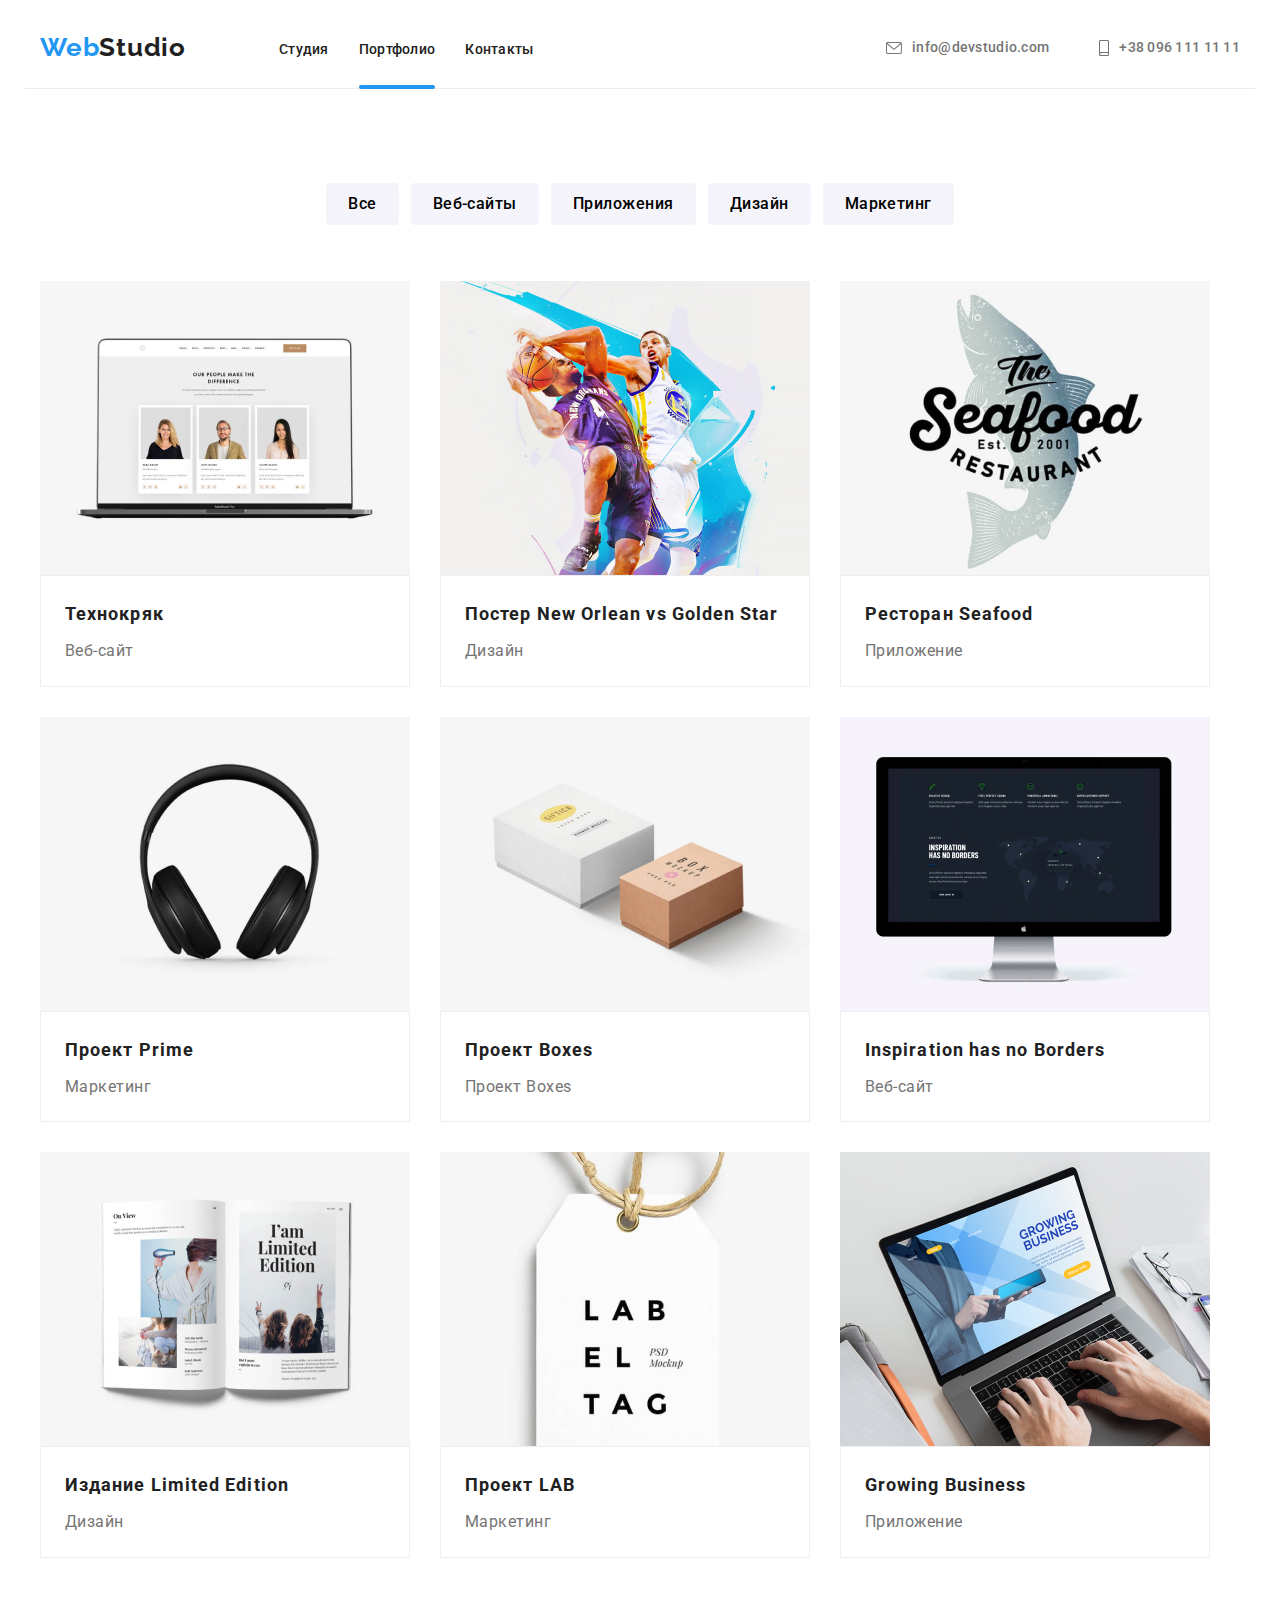
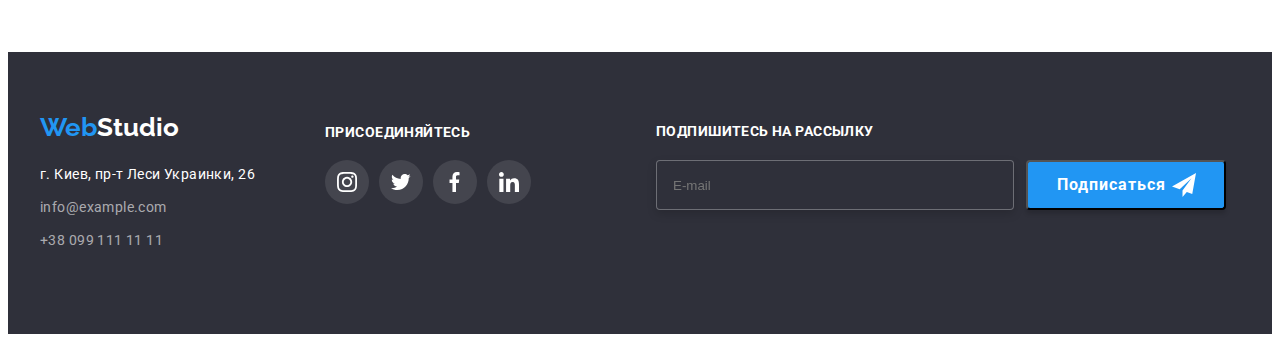
==== commit d2523ffa: "121" ====
--- a/portfolio.html
+++ b/portfolio.html
@@ -12,10 +12,10 @@
       href="https://fonts.googleapis.com/css2?family=Raleway:wght@400;700&family=Roboto:wght@400;500;700;900&display=swap"
       rel="stylesheet"
     />
-    <link
+    <!-- <link
       rel="stylesheet"
       href="https://cdnjs.cloudflare.com/ajax/libs/modern-normalize/1.1.0/modern-normalize.min.css"
-    />
+    /> -->
     <link rel="stylesheet" href="./css/styles.css" />
   </head>
   <body>
--- a/css/styles.css
+++ b/css/styles.css
@@ -833,7 +833,7 @@
 
 /* ===========  form ===========*/
 
-.modal__form_title {
+.modal__form-title {
   margin-bottom: 12px;
   width: 100%;
 
@@ -936,7 +936,7 @@
   margin: 0;
 }
 
-.agrees a {
+.modal__agrees a {
   color: var(--accent-color);
   text-decoration: underline;
 }
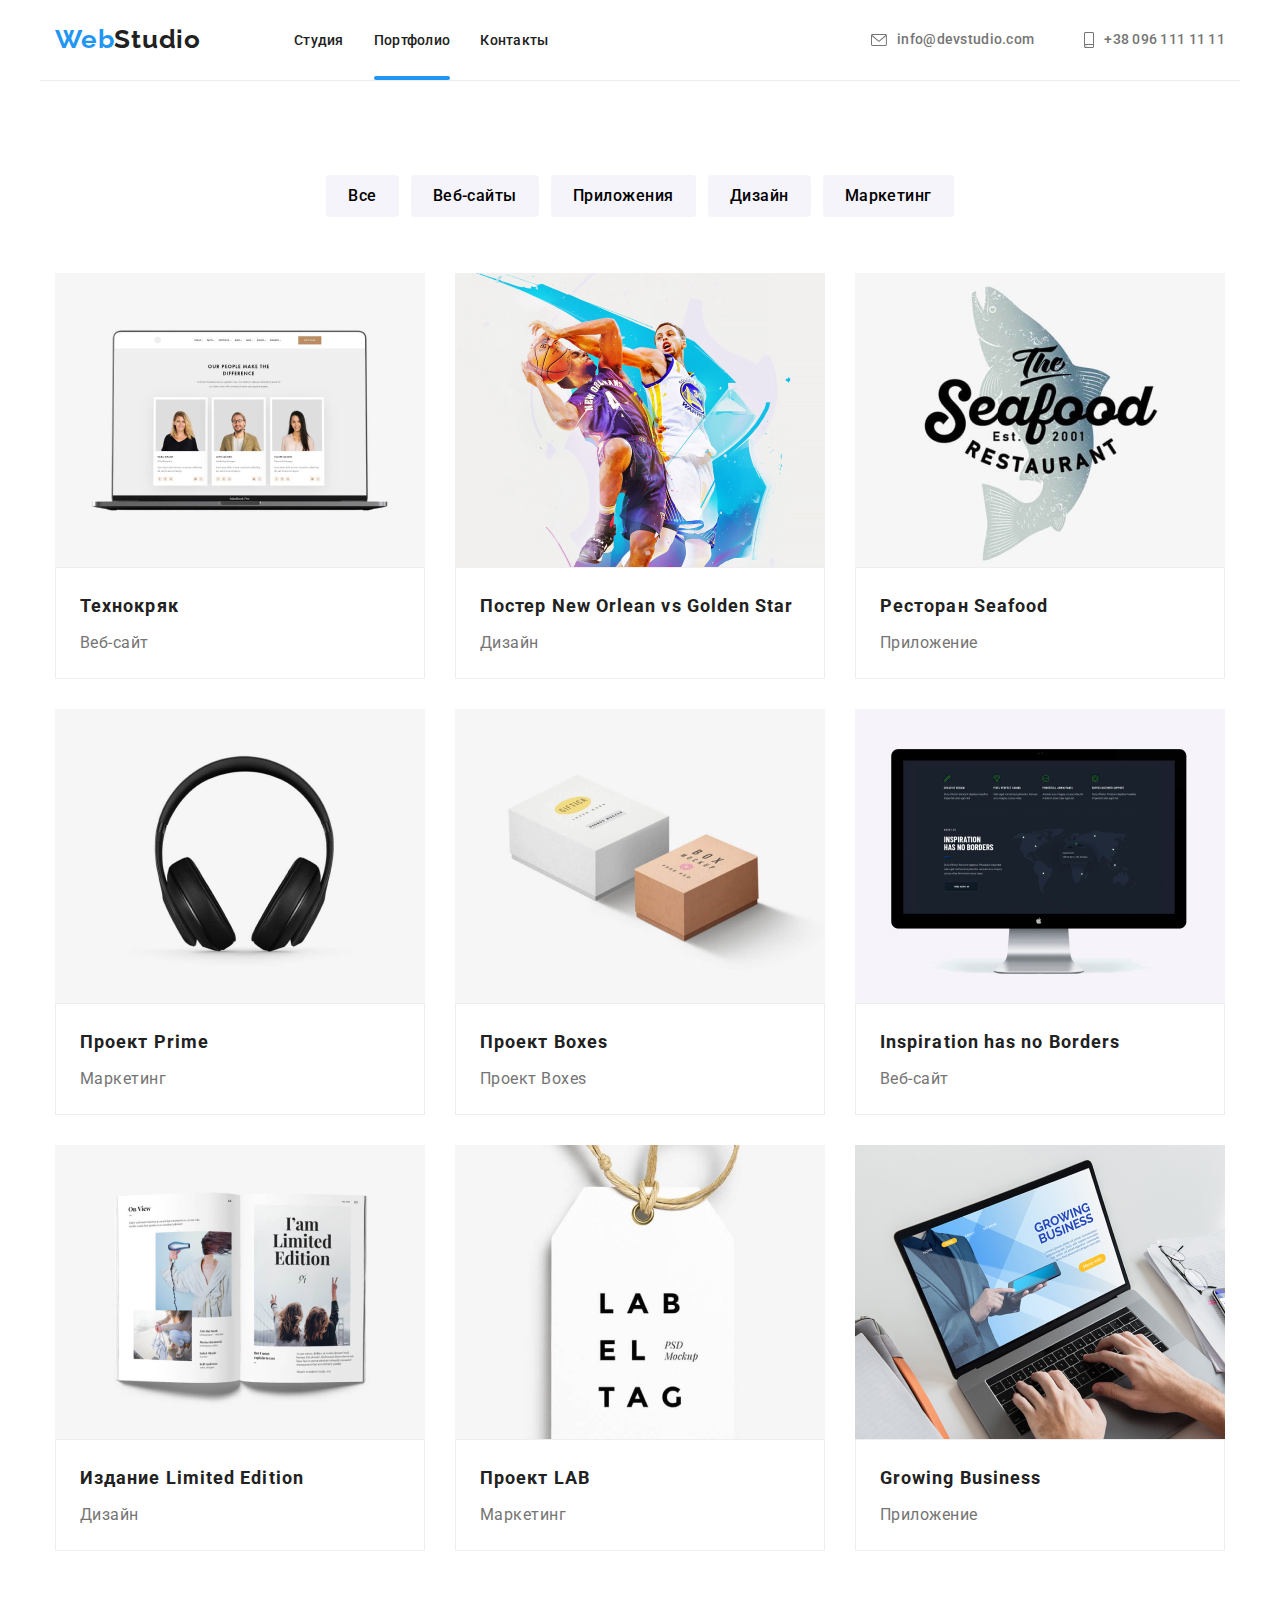
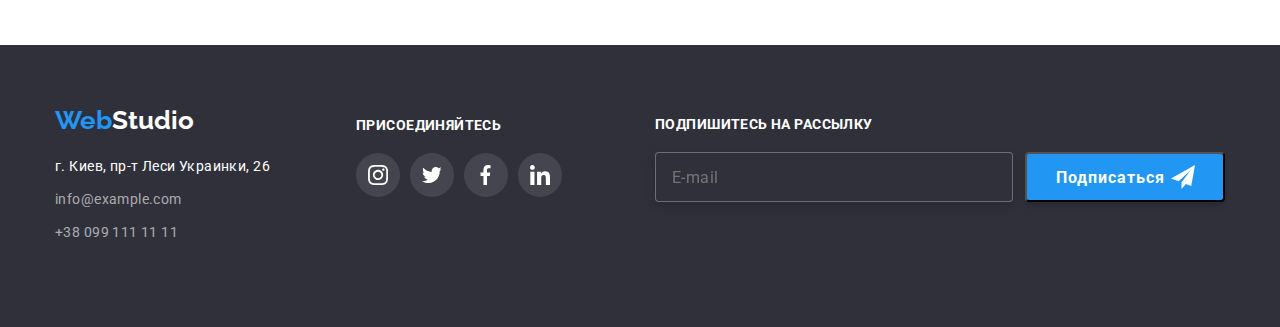
==== commit 9997a455: "final" ====
--- a/portfolio.html
+++ b/portfolio.html
@@ -16,7 +16,7 @@
       rel="stylesheet"
       href="https://cdnjs.cloudflare.com/ajax/libs/modern-normalize/1.1.0/modern-normalize.min.css"
     /> -->
-    <link rel="stylesheet" href="./css/styles.css" />
+    <link rel="stylesheet" href="./css/main.css" />
   </head>
   <body>
     <header class="header">
--- a/css/main.css
+++ b/css/main.css
@@ -0,0 +1,1409 @@
+/*! modern-normalize v1.1.0 | MIT License | https://github.com/sindresorhus/modern-normalize */
+/*
+Document
+========
+*/
+/**
+Use a better box model (opinionated).
+*/
+*,
+::before,
+::after {
+  -webkit-box-sizing: border-box;
+          box-sizing: border-box;
+}
+
+/**
+1. Correct the line height in all browsers.
+2. Prevent adjustments of font size after orientation changes in iOS.
+3. Use a more readable tab size (opinionated).
+*/
+html {
+  line-height: 1.15;
+  /* 1 */
+  -webkit-text-size-adjust: 100%;
+  /* 2 */
+  -moz-tab-size: 4;
+  /* 3 */
+  -o-tab-size: 4;
+     tab-size: 4;
+  /* 3 */
+}
+
+/*
+Sections
+========
+*/
+/**
+1. Remove the margin in all browsers.
+2. Improve consistency of default fonts in all browsers. (https://github.com/sindresorhus/modern-normalize/issues/3)
+*/
+body {
+  margin: 0;
+  /* 1 */
+  font-family: system-ui, -apple-system, "Segoe UI", Roboto, Helvetica, Arial, sans-serif, "Apple Color Emoji", "Segoe UI Emoji";
+  /* 2 */
+}
+
+/*
+Grouping content
+================
+*/
+/**
+1. Add the correct height in Firefox.
+2. Correct the inheritance of border color in Firefox. (https://bugzilla.mozilla.org/show_bug.cgi?id=190655)
+*/
+hr {
+  height: 0;
+  /* 1 */
+  color: inherit;
+  /* 2 */
+}
+
+/*
+Text-level semantics
+====================
+*/
+/**
+Add the correct text decoration in Chrome, Edge, and Safari.
+*/
+abbr[title] {
+  -webkit-text-decoration: underline dotted;
+          text-decoration: underline dotted;
+}
+
+/**
+Add the correct font weight in Edge and Safari.
+*/
+b,
+strong {
+  font-weight: bolder;
+}
+
+/**
+1. Improve consistency of default fonts in all browsers. (https://github.com/sindresorhus/modern-normalize/issues/3)
+2. Correct the odd 'em' font sizing in all browsers.
+*/
+code,
+kbd,
+samp,
+pre {
+  font-family: ui-monospace, SFMono-Regular, Consolas, "Liberation Mono", Menlo, monospace;
+  /* 1 */
+  font-size: 1em;
+  /* 2 */
+}
+
+/**
+Add the correct font size in all browsers.
+*/
+small {
+  font-size: 80%;
+}
+
+/**
+Prevent 'sub' and 'sup' elements from affecting the line height in all browsers.
+*/
+sub,
+sup {
+  font-size: 75%;
+  line-height: 0;
+  position: relative;
+  vertical-align: baseline;
+}
+
+sub {
+  bottom: -0.25em;
+}
+
+sup {
+  top: -0.5em;
+}
+
+/*
+Tabular data
+============
+*/
+/**
+1. Remove text indentation from table contents in Chrome and Safari. (https://bugs.chromium.org/p/chromium/issues/detail?id=999088, https://bugs.webkit.org/show_bug.cgi?id=201297)
+2. Correct table border color inheritance in all Chrome and Safari. (https://bugs.chromium.org/p/chromium/issues/detail?id=935729, https://bugs.webkit.org/show_bug.cgi?id=195016)
+*/
+table {
+  text-indent: 0;
+  /* 1 */
+  border-color: inherit;
+  /* 2 */
+}
+
+/*
+Forms
+=====
+*/
+/**
+1. Change the font styles in all browsers.
+2. Remove the margin in Firefox and Safari.
+*/
+button,
+input,
+optgroup,
+select,
+textarea {
+  font-family: inherit;
+  /* 1 */
+  font-size: 100%;
+  /* 1 */
+  line-height: 1.15;
+  /* 1 */
+  margin: 0;
+  /* 2 */
+}
+
+/**
+Remove the inheritance of text transform in Edge and Firefox.
+*/
+button,
+select {
+  text-transform: none;
+}
+
+/**
+Correct the inability to style clickable types in iOS and Safari.
+*/
+button,
+[type="button"],
+[type="reset"],
+[type="submit"] {
+  -webkit-appearance: button;
+}
+
+/**
+Remove the inner border and padding in Firefox.
+*/
+::-moz-focus-inner {
+  border-style: none;
+  padding: 0;
+}
+
+/**
+Restore the focus styles unset by the previous rule.
+*/
+:-moz-focusring {
+  outline: 1px dotted ButtonText;
+}
+
+/**
+Remove the additional ':invalid' styles in Firefox.
+See: https://github.com/mozilla/gecko-dev/blob/2f9eacd9d3d995c937b4251a5557d95d494c9be1/layout/style/res/forms.css#L728-L737
+*/
+:-moz-ui-invalid {
+  box-shadow: none;
+}
+
+/**
+Remove the padding so developers are not caught out when they zero out 'fieldset' elements in all browsers.
+*/
+legend {
+  padding: 0;
+}
+
+/**
+Add the correct vertical alignment in Chrome and Firefox.
+*/
+progress {
+  vertical-align: baseline;
+}
+
+/**
+Correct the cursor style of increment and decrement buttons in Safari.
+*/
+::-webkit-inner-spin-button,
+::-webkit-outer-spin-button {
+  height: auto;
+}
+
+/**
+1. Correct the odd appearance in Chrome and Safari.
+2. Correct the outline style in Safari.
+*/
+[type="search"] {
+  -webkit-appearance: textfield;
+  /* 1 */
+  outline-offset: -2px;
+  /* 2 */
+}
+
+/**
+Remove the inner padding in Chrome and Safari on macOS.
+*/
+::-webkit-search-decoration {
+  -webkit-appearance: none;
+}
+
+/**
+1. Correct the inability to style clickable types in iOS and Safari.
+2. Change font properties to 'inherit' in Safari.
+*/
+::-webkit-file-upload-button {
+  -webkit-appearance: button;
+  /* 1 */
+  font: inherit;
+  /* 2 */
+}
+
+/*
+Interactive
+===========
+*/
+/*
+Add the correct display in Chrome and Safari.
+*/
+summary {
+  display: list-item;
+}
+
+h1,
+h2,
+h3,
+h4,
+h5,
+h6,
+p,
+ul,
+li,
+a {
+  margin: 0;
+}
+
+img {
+  display: block;
+  max-width: 100%;
+}
+
+li {
+  list-style-type: none;
+}
+
+ul {
+  margin-left: 0;
+  padding-left: 0;
+  list-style-type: none;
+}
+
+a {
+  color: #212121;
+  text-decoration: none;
+  cursor: default;
+}
+
+.container {
+  width: 1200px;
+  margin: 0 auto;
+  padding-left: 15px;
+  padding-right: 15px;
+}
+
+body {
+  background-color: #ffffff;
+  color: #212121;
+  font-family: Roboto, sans-serif;
+}
+
+.visually-hidden {
+  position: absolute;
+  white-space: nowrap;
+  width: 1px;
+  height: 1px;
+  overflow: hidden;
+  border: 0;
+  padding: 0;
+  clip: rect(0 0 0 0);
+  -webkit-clip-path: inset(50%);
+          clip-path: inset(50%);
+  margin: -1px;
+}
+
+.header {
+  display: -webkit-box;
+  display: -ms-flexbox;
+  display: flex;
+  -webkit-box-align: center;
+      -ms-flex-align: center;
+          align-items: center;
+  -webkit-box-pack: center;
+      -ms-flex-pack: center;
+          justify-content: center;
+}
+
+.section-header {
+  border-bottom: 1px solid #ececec;
+  min-height: 80px;
+}
+
+.logo {
+  text-decoration: none;
+  font-family: Raleway;
+  font-style: normal;
+  font-weight: bold;
+  font-size: 26px;
+  line-height: 1.2;
+  letter-spacing: 0.03em;
+  margin-right: 93px;
+  padding-top: 24px;
+  padding-bottom: 25px;
+}
+
+.logo__text {
+  color: #2196f3;
+}
+
+.nav-container {
+  display: -webkit-box;
+  display: -ms-flexbox;
+  display: flex;
+  margin-right: 305px;
+}
+
+.site-nav {
+  display: -webkit-box;
+  display: -ms-flexbox;
+  display: flex;
+}
+
+.site-nav__item:not(:last-child) {
+  margin-right: 30px;
+}
+
+.site-nav__link {
+  color: var(--primary-text-color);
+  text-decoration: none;
+  font-family: Roboto;
+  font-size: 14px;
+  font-weight: 500;
+  line-height: 1.15;
+  letter-spacing: 0.02em;
+  padding-top: 32px;
+  padding-bottom: 32px;
+  cursor: pointer;
+}
+
+.site-nav__link:hover, .site-nav__link:focus {
+  color: #2196f3;
+  cursor: pointer;
+}
+
+.site-nav__link#studio {
+  position: relative;
+}
+
+.site-nav__link#studio::after {
+  content: "";
+  position: absolute;
+  display: block;
+  width: 48px;
+  height: 4px;
+  bottom: 0;
+  left: 0;
+  border-radius: 2px;
+  background-color: #2196f3;
+}
+
+.site-nav__link#portfolio {
+  position: relative;
+}
+
+.site-nav__link#portfolio::after {
+  position: absolute;
+  content: "";
+  display: block;
+  width: 100%;
+  height: 4px;
+  bottom: 0;
+  left: 0;
+  border-radius: 2px;
+  background-color: #2196f3;
+}
+
+.auth-nav {
+  display: -webkit-box;
+  display: -ms-flexbox;
+  display: flex;
+  margin-left: auto;
+}
+
+.auth-nav__item:not(:last-child) {
+  margin-right: 50px;
+}
+
+.auth-nav__link {
+  color: #757575;
+  text-decoration: none;
+  font-family: Roboto;
+  font-size: 14px;
+  font-weight: 500;
+  line-height: 1.1;
+  letter-spacing: 0.02em;
+  display: -webkit-box;
+  display: -ms-flexbox;
+  display: flex;
+  -webkit-box-align: center;
+      -ms-flex-align: center;
+          align-items: center;
+  padding-top: 32px;
+  padding-bottom: 32px;
+  -webkit-transition: color 250ms cubic-bezier(0.4, 0, 0.2, 1);
+  transition: color 250ms cubic-bezier(0.4, 0, 0.2, 1);
+}
+
+.auth-nav__link:hover, .auth-nav__link:focus {
+  color: #2196f3;
+  cursor: pointer;
+}
+
+.auth-nav__icon-mail {
+  width: 16px;
+  height: 12px;
+  margin-right: 10px;
+  fill: #757575;
+  -webkit-transition: fill 250ms cubic-bezier(0.4, 0, 0.2, 1);
+  transition: fill 250ms cubic-bezier(0.4, 0, 0.2, 1);
+}
+
+.auth-nav__link:hover .auth-nav__icon-mail,
+.auth-nav__link:focus .auth-nav__icon-mail {
+  fill: #2196f3;
+}
+
+.auth-nav__icon-smartphone {
+  width: 10px;
+  height: 16px;
+  margin-right: 10px;
+  fill: #757575;
+  -webkit-transition: fill 250ms cubic-bezier(0.4, 0, 0.2, 1);
+  transition: fill 250ms cubic-bezier(0.4, 0, 0.2, 1);
+}
+
+.auth-nav__link:hover .auth-nav__icon-smartphone,
+.auth-nav__link:focus .auth-nav__icon-smartphone {
+  fill: #2196f3;
+}
+
+.hero {
+  color: var(--white-color);
+  padding-top: 200px;
+  padding-bottom: 200px;
+  text-align: center;
+  background-image: -webkit-gradient(linear, left top, right top, from(rgba(47, 48, 58, 0.4)), to(rgba(47, 48, 58, 0.4))), url("../images/hero.jpg");
+  background-image: linear-gradient(to right, rgba(47, 48, 58, 0.4), rgba(47, 48, 58, 0.4)), url("../images/hero.jpg");
+  width: 1600px;
+  height: 600px;
+  margin-right: auto;
+  margin-left: auto;
+}
+
+.hero__background {
+  margin-bottom: 30px;
+  margin-left: 237px;
+  margin-right: 237px;
+  max-width: 650px;
+}
+
+.hero__title {
+  font-family: Roboto;
+  font-style: normal;
+  font-weight: 900;
+  font-size: 44px;
+  line-height: 1.36;
+  text-align: center;
+  letter-spacing: 0.06em;
+  text-transform: uppercase;
+  color: #ffffff;
+}
+
+.order-service-button {
+  color: #ffffff;
+  background-color: #2196f3;
+  font-family: Roboto;
+  font-size: 16px;
+  font-weight: 700;
+  line-height: 1.88;
+  letter-spacing: 0.06em;
+  text-align: center;
+  cursor: pointer;
+  border-radius: 4px;
+  padding: 10px 32px;
+  -webkit-transition: background-color 250ms cubic-bezier(0.4, 0, 0.2, 1);
+  transition: background-color 250ms cubic-bezier(0.4, 0, 0.2, 1);
+}
+
+.order-service-button:hover, .order-service-button:focus {
+  background-color: #188ce8;
+  border-radius: 4px;
+  -webkit-box-shadow: 0px 4px 4px rgba(0, 0, 0, 0.15);
+          box-shadow: 0px 4px 4px rgba(0, 0, 0, 0.15);
+}
+
+.modal {
+  position: fixed;
+  top: 50%;
+  left: 50%;
+  -webkit-transform: translate(-50%, -50%);
+          transform: translate(-50%, -50%);
+  width: 528px;
+  height: 641px;
+  background-color: #ffffff;
+  z-index: 2;
+}
+
+.modal__form {
+  z-index: 2;
+  padding: 40px;
+}
+
+.modal__form-title {
+  margin-bottom: 12px;
+  width: 100%;
+  font-family: Roboto;
+  font-style: normal;
+  font-weight: bold;
+  font-size: 20px;
+  line-height: 1.15;
+  text-align: center;
+  letter-spacing: 0.03em;
+  color: #212121;
+}
+
+.modal__form-field input {
+  display: block;
+  width: 100%;
+  height: 40px;
+  margin-top: 4px;
+  margin-bottom: 10px;
+  border-radius: 4px;
+  border: 1px solid rgba(33, 33, 33, 0.2);
+  -webkit-box-sizing: border-box;
+          box-sizing: border-box;
+  padding: 0;
+  padding-left: 42px;
+  outline: none;
+  -webkit-transition: border-color 250ms cubic-bezier(0.4, 0, 0.2, 1);
+  transition: border-color 250ms cubic-bezier(0.4, 0, 0.2, 1);
+}
+
+.modal__form-field input:focus + .modal__icon-name,
+.modal__form-field input:hover + .modal__icon-name {
+  fill: #2196f3;
+  -webkit-transition: fill 250ms cubic-bezier(0.4, 0, 0.2, 1);
+  transition: fill 250ms cubic-bezier(0.4, 0, 0.2, 1);
+}
+
+.modal__form-field input:focus + .modal__icon-phone,
+.modal__form-field input:hover + .modal__icon-phone {
+  fill: #2196f3;
+  -webkit-transition: fill 250ms cubic-bezier(0.4, 0, 0.2, 1);
+  transition: fill 250ms cubic-bezier(0.4, 0, 0.2, 1);
+}
+
+.modal__form-field input:focus + .modal__icon-email,
+.modal__form-field input:hover + .modal__icon-email {
+  fill: #2196f3;
+  -webkit-transition: fill 250ms cubic-bezier(0.4, 0, 0.2, 1);
+  transition: fill 250ms cubic-bezier(0.4, 0, 0.2, 1);
+}
+
+.modal__form-field input:hover, .modal__form-field input:focus {
+  border-color: #2196f3;
+  fill: #2196f3;
+  cursor: pointer;
+}
+
+.modal__name-icon,
+.modal__name-tel,
+.modal__name-email {
+  display: block;
+  position: relative;
+}
+
+.modal__icon-name,
+.modal__icon-phone,
+.modal__icon-email {
+  position: absolute;
+  content: "";
+  top: 50%;
+  left: 12px;
+  -webkit-transform: translateY(-50%);
+          transform: translateY(-50%);
+  -webkit-transition: fill 250ms cubic-bezier(0.4, 0, 0.2, 1);
+  transition: fill 250ms cubic-bezier(0.4, 0, 0.2, 1);
+}
+
+.modal__form-field label {
+  font-family: Roboto;
+  font-style: normal;
+  font-weight: normal;
+  font-size: 12px;
+  line-height: 1.16;
+  letter-spacing: 0.01em;
+  color: #757575;
+}
+
+.modal__form-field textarea {
+  width: 100%;
+  margin-top: 4px;
+  margin-bottom: 20px;
+  padding: 12px 16px;
+  border: 1px solid rgba(33, 33, 33, 0.2);
+}
+
+.modal__form-field textarea:placeholder-shown {
+  font-family: Roboto;
+  font-style: normal;
+  font-weight: normal;
+  font-size: 12px;
+  line-height: 1.16;
+  letter-spacing: 0.01em;
+  color: rgba(117, 117, 117, 0.5);
+}
+
+.modal__form-field textarea:hover, .modal__form-field textarea:focus {
+  border-color: #2196f3;
+  outline: none;
+  cursor: pointer;
+}
+
+.modal__checkbox-field {
+  text-align: center;
+}
+
+.modal__agrees {
+  width: 100%;
+  font-family: Roboto;
+  font-style: normal;
+  font-weight: normal;
+  font-size: 14px;
+  line-height: 1.7;
+  letter-spacing: 0.03em;
+  color: #757575;
+  margin: 0;
+}
+
+.modal__agrees a {
+  color: #2196f3;
+  text-decoration: underline;
+}
+
+.checkbox {
+  -webkit-appearance: none;
+  -moz-appearance: none;
+  appearance: none;
+  margin: 0;
+}
+
+.checkbox:checked + .modal__icon-complete {
+  background-color: #2196f3;
+  border: none;
+  background-origin: border-box;
+}
+
+.modal__checkbox-general {
+  display: inline-block;
+  -webkit-box-align: center;
+      -ms-flex-align: center;
+          align-items: center;
+}
+
+.modal__icon-complete {
+  width: 16px;
+  height: 15px;
+  border: 2px solid #212121;
+  border-radius: 2px;
+  margin-right: 7px;
+  -webkit-transition: background-color 250ms cubic-bezier(0.4, 0, 0.2, 1);
+  transition: background-color 250ms cubic-bezier(0.4, 0, 0.2, 1);
+}
+
+.form-button {
+  width: 200px;
+  height: 50px;
+  background: #2196f3;
+  -webkit-box-shadow: 0px 4px 4px rgba(0, 0, 0, 0.15);
+          box-shadow: 0px 4px 4px rgba(0, 0, 0, 0.15);
+  border-radius: 4px;
+  font-family: Roboto;
+  font-style: normal;
+  font-weight: bold;
+  font-size: 16px;
+  line-height: 1.87;
+  -webkit-box-align: center;
+      -ms-flex-align: center;
+          align-items: center;
+  text-align: center;
+  letter-spacing: 0.06em;
+  color: #ffffff;
+  -webkit-transition: background-color 250ms cubic-bezier(0.4, 0, 0.2, 1), -webkit-box-shadow 250ms cubic-bezier(0.4, 0, 0.2, 1);
+  transition: background-color 250ms cubic-bezier(0.4, 0, 0.2, 1), -webkit-box-shadow 250ms cubic-bezier(0.4, 0, 0.2, 1);
+  transition: background-color 250ms cubic-bezier(0.4, 0, 0.2, 1), box-shadow 250ms cubic-bezier(0.4, 0, 0.2, 1);
+  transition: background-color 250ms cubic-bezier(0.4, 0, 0.2, 1), box-shadow 250ms cubic-bezier(0.4, 0, 0.2, 1), -webkit-box-shadow 250ms cubic-bezier(0.4, 0, 0.2, 1);
+}
+
+.form-button:hover, .form-button:focus {
+  background-color: #188ce8;
+  cursor: pointer;
+  -webkit-box-shadow: 0px 4px 4px rgba(0, 0, 0, 0.15);
+          box-shadow: 0px 4px 4px rgba(0, 0, 0, 0.15);
+}
+
+.button-sent {
+  margin-top: 30px;
+  text-align: center;
+}
+
+.button-close {
+  position: absolute;
+  border-radius: 50%;
+  width: 30px;
+  height: 30px;
+  right: 8px;
+  top: 8px;
+  background-color: #ffffff;
+  border: 1px solid rgba(0, 0, 0, 0.1);
+  -webkit-box-sizing: border-box;
+          box-sizing: border-box;
+  -webkit-transition: fill 250ms cubic-bezier(0.4, 0, 0.2, 1);
+  transition: fill 250ms cubic-bezier(0.4, 0, 0.2, 1);
+}
+
+.button-close:focus, .button-close:hover {
+  fill: #2196f3;
+  cursor: pointer;
+}
+
+.backdrop {
+  position: fixed;
+  width: 100%;
+  height: 100%;
+  top: 0;
+  left: 0;
+  background-color: rgba(0, 0, 0, 0.2);
+  opacity: 1;
+  -webkit-transition: opacity 250ms cubic-bezier(0.4, 0, 0.2, 1);
+  transition: opacity 250ms cubic-bezier(0.4, 0, 0.2, 1);
+  z-index: 2;
+}
+
+.backdrop.is-hidden {
+  opacity: 0;
+  pointer-events: none;
+}
+
+.section-advantage {
+  padding-top: 94px;
+}
+
+.advantages {
+  display: -webkit-box;
+  display: -ms-flexbox;
+  display: flex;
+}
+
+.advantages__item {
+  width: 270px;
+}
+
+.advantages__item:not(:last-child) {
+  margin-right: 30px;
+}
+
+.advantages__title {
+  color: var(--primary-text-color);
+  font-family: Roboto;
+  font-size: 14px;
+  font-style: normal;
+  font-weight: 700;
+  line-height: 1.14;
+  text-transform: uppercase;
+  margin-bottom: 10px;
+}
+
+.advantages__text {
+  color: var(--secondly-text-color);
+  font-family: Roboto;
+  font-size: 14px;
+  line-height: 1.72;
+}
+
+.advantages__bag {
+  width: 270px;
+  height: 120px;
+  background-color: #f5f4fa;
+  margin-bottom: 30px;
+  border-radius: 4px;
+  padding: 25px 100px;
+}
+
+.advantages__icon {
+  height: 70px;
+  width: 70px;
+}
+
+.section-work {
+  padding-top: 94px;
+  padding-bottom: 94px;
+}
+
+.section-title {
+  text-align: center;
+  margin-bottom: 50px;
+}
+
+.work {
+  display: -webkit-box;
+  display: -ms-flexbox;
+  display: flex;
+}
+
+.work__items {
+  display: -webkit-box;
+  display: -ms-flexbox;
+  display: flex;
+  position: relative;
+}
+
+.work__items:not(:last-child) {
+  margin-right: 30px;
+}
+
+.work__items::after {
+  position: absolute;
+  content: "";
+  bottom: 0;
+  left: 0;
+  width: 100%;
+  height: 70px;
+  background-color: rgba(47, 48, 58, 0.8);
+}
+
+.work__title {
+  position: absolute;
+  content: "";
+  left: 83px;
+  bottom: 27px;
+  font-family: Roboto;
+  font-style: normal;
+  font-weight: bold;
+  font-size: 14px;
+  line-height: 16px;
+  text-align: center;
+  letter-spacing: 0.03em;
+  text-transform: uppercase;
+  text-align: center;
+  color: #ffffff;
+  z-index: 1;
+}
+
+.section-team {
+  background-color: #f5f4fa;
+  text-align: center;
+  padding-bottom: 94px;
+  padding-top: 94px;
+}
+
+.section-title {
+  color: #212121;
+  font-family: Roboto;
+  font-size: 36px;
+  font-style: normal;
+  font-weight: 700;
+  line-height: 1.17;
+  text-align: center;
+  margin-bottom: 50px;
+}
+
+.comand {
+  display: -webkit-box;
+  display: -ms-flexbox;
+  display: flex;
+  margin-top: 50px;
+}
+
+.comand__team-items {
+  -webkit-box-shadow: 0px 1px 3px rgba(0, 0, 0, 0.12), 0px 1px 1px rgba(0, 0, 0, 0.14), 0px 2px 1px rgba(0, 0, 0, 0.2);
+          box-shadow: 0px 1px 3px rgba(0, 0, 0, 0.12), 0px 1px 1px rgba(0, 0, 0, 0.14), 0px 2px 1px rgba(0, 0, 0, 0.2);
+  border-radius: 0px 0px 4px 4px;
+  background-color: #ffffff;
+}
+
+.comand__team-items:not(:last-child) {
+  margin-right: 30px;
+}
+
+.comand__content-team {
+  color: var(--primery-text-color);
+  padding-top: 30px;
+}
+
+.comand__name {
+  font-family: Roboto;
+  font-size: 16px;
+  font-style: normal;
+  font-weight: 500;
+  line-height: 1.2;
+  margin-bottom: 10px;
+}
+
+.comand__name-text {
+  color: #757575;
+  font-family: Roboto;
+  font-size: 16px;
+  font-style: normal;
+  line-height: 1.2;
+  margin-top: 10px;
+}
+
+.social-network-list {
+  display: -webkit-box;
+  display: -ms-flexbox;
+  display: flex;
+  padding: 16px 32px 30px 32px;
+  -webkit-box-align: center;
+      -ms-flex-align: center;
+          align-items: center;
+  -webkit-box-pack: center;
+      -ms-flex-pack: center;
+          justify-content: center;
+}
+
+.social-network-list__icon {
+  width: 20px;
+  height: 20px;
+  fill: #afb1b8;
+  -webkit-transition: fill 250ms cubic-bezier(0.4, 0, 0.2, 1);
+  transition: fill 250ms cubic-bezier(0.4, 0, 0.2, 1);
+}
+
+.social-network-list--footer {
+  padding: 20px 32px 30px 70px;
+}
+
+.social-network-list__item:not(:last-child) {
+  margin-right: 10px;
+}
+
+.social-network-list__link {
+  display: -webkit-box;
+  display: -ms-flexbox;
+  display: flex;
+  width: 44px;
+  height: 44px;
+  border-radius: 50%;
+  -webkit-box-align: center;
+      -ms-flex-align: center;
+          align-items: center;
+  -webkit-box-pack: center;
+      -ms-flex-pack: center;
+          justify-content: center;
+  -webkit-transition: background-color 250ms cubic-bezier(0.4, 0, 0.2, 1);
+  transition: background-color 250ms cubic-bezier(0.4, 0, 0.2, 1);
+}
+
+.social-network-list__link:hover, .social-network-list__link:focus {
+  background-color: #2196f3;
+  cursor: pointer;
+}
+
+.social-network-list__link:hover .social-network-list__icon,
+.social-network-list__link:focus .social-network-list__icon {
+  fill: #ffffff;
+  cursor: pointer;
+}
+
+.clients {
+  padding-top: 94px;
+  padding-bottom: 94px;
+}
+
+.clients__list {
+  display: -webkit-box;
+  display: -ms-flexbox;
+  display: flex;
+}
+
+.clients__item {
+  -webkit-box-align: center;
+      -ms-flex-align: center;
+          align-items: center;
+  width: 170px;
+  height: 92px;
+}
+
+.clients__link {
+  display: -webkit-box;
+  display: -ms-flexbox;
+  display: flex;
+  border: 1px solid #afb1b8;
+  border-radius: 4px;
+  width: 100%;
+  height: 100%;
+  padding: 16px 32px;
+  -webkit-transition: border 250ms cubic-bezier(0.4, 0, 0.2, 1);
+  transition: border 250ms cubic-bezier(0.4, 0, 0.2, 1);
+}
+
+.clients__icon {
+  width: 106px;
+  height: 60px;
+  fill: #afb1b8;
+  -webkit-transition: fill 250ms cubic-bezier(0.4, 0, 0.2, 1);
+  transition: fill 250ms cubic-bezier(0.4, 0, 0.2, 1);
+}
+
+.clients__item:not(:last-child) {
+  margin-right: 30px;
+}
+
+.clients__item :hover, .clients__item:focus {
+  border-color: #2196f3;
+  cursor: pointer;
+}
+
+.clients__link:hover .clients__icon,
+.clients__link:focus .clients__icon {
+  fill: #2196f3;
+  cursor: pointer;
+}
+
+.footer {
+  background-color: #2f303a;
+}
+
+.general-footer {
+  display: -webkit-box;
+  display: -ms-flexbox;
+  display: flex;
+}
+
+.footer-info {
+  padding-top: 60px;
+  padding-bottom: 60px;
+}
+
+.footer-info__logo {
+  margin-bottom: 20px;
+}
+
+.footer-info__main-text {
+  color: #ffffff;
+  text-decoration: none;
+  font-family: Raleway;
+  font-size: 26px;
+  font-weight: 700;
+  line-height: 1.19;
+}
+
+.footer-info__text-web {
+  color: #2196f3;
+}
+
+.footer-general-info__address {
+  color: #ffffff;
+  font-family: Roboto;
+  font-style: normal;
+  font-weight: normal;
+  font-size: 14px;
+  line-height: 1.71;
+  margin-bottom: 9px;
+  letter-spacing: 0.03em;
+  width: 231px;
+}
+
+.footer-general-info__item {
+  margin-bottom: 9px;
+}
+
+.footer-general-info__link:hover, .footer-general-info__link:focus {
+  color: #2196f3;
+  text-decoration: none;
+  cursor: pointer;
+}
+
+.footer-general-info__link {
+  color: rgba(255, 255, 255, 0.6);
+  text-decoration: none;
+  font-family: Roboto;
+  font-size: 14px;
+  font-weight: 400;
+  line-height: 1.71;
+  letter-spacing: 0.03em;
+  text-align: left;
+  -webkit-transition: color 250ms cubic-bezier(0.4, 0, 0.2, 1);
+  transition: color 250ms cubic-bezier(0.4, 0, 0.2, 1);
+}
+
+.footer-social {
+  -webkit-box-align: start;
+      -ms-flex-align: start;
+          align-items: flex-start;
+  padding-top: 72px;
+  padding-bottom: 100px;
+}
+
+.footer-social__title {
+  color: #ffffff;
+  font-family: Roboto;
+  font-style: normal;
+  font-weight: bold;
+  font-size: 14px;
+  line-height: 16px;
+  letter-spacing: 0.03em;
+  text-transform: uppercase;
+  padding-left: 70px;
+}
+
+.social-network-list--footer {
+  padding: 20px 0px 30px 70px;
+}
+
+.social-network-list__link--gray-backround {
+  background-color: rgba(255, 255, 255, 0.1);
+}
+
+.social-network-list__icon--white-color {
+  fill: #ffffff;
+}
+
+.footer-window {
+  -webkit-box-align: start;
+      -ms-flex-align: start;
+          align-items: flex-start;
+  padding-top: 72px;
+  padding-bottom: 94px;
+  margin-left: 93px;
+}
+
+.footer-window__title {
+  margin-bottom: 20px;
+  font-family: Roboto;
+  font-style: normal;
+  font-weight: bold;
+  font-size: 14px;
+  line-height: 1.14;
+  letter-spacing: 0.03em;
+  text-transform: uppercase;
+  color: #ffffff;
+}
+
+.footer-window__form {
+  display: -webkit-box;
+  display: -ms-flexbox;
+  display: flex;
+  -webkit-box-align: center;
+      -ms-flex-align: center;
+          align-items: center;
+}
+
+.subscribe {
+  border: 1px solid rgba(255, 255, 255, 0.3);
+  -webkit-box-sizing: border-box;
+          box-sizing: border-box;
+  -webkit-filter: drop-shadow(0px 4px 4px rgba(0, 0, 0, 0.15));
+          filter: drop-shadow(0px 4px 4px rgba(0, 0, 0, 0.15));
+  border-radius: 4px;
+  background-color: #2f303a;
+  height: 50px;
+  width: 358px;
+  margin-right: 12px;
+  padding-left: 16px;
+  padding-top: 15px;
+  padding-bottom: 15px;
+  font-family: Roboto;
+  font-style: normal;
+  font-weight: normal;
+  font-size: 16px;
+  line-height: 1.25;
+  display: -webkit-box;
+  display: -ms-flexbox;
+  display: flex;
+  -webkit-box-align: center;
+      -ms-flex-align: center;
+          align-items: center;
+  letter-spacing: 0.03em;
+  color: rgba(255, 255, 255, 0.6);
+}
+
+.button-subscribe {
+  position: relative;
+  width: 200px;
+  height: 50px;
+  background: #2196f3;
+  -webkit-box-shadow: 0px 4px 4px rgba(0, 0, 0, 0.15);
+          box-shadow: 0px 4px 4px rgba(0, 0, 0, 0.15);
+  border-radius: 4px;
+  font-family: Roboto;
+  font-style: normal;
+  font-weight: bold;
+  font-size: 16px;
+  line-height: 1.87;
+  -webkit-box-align: center;
+      -ms-flex-align: center;
+          align-items: center;
+  text-align: center;
+  letter-spacing: 0.06em;
+  color: #ffffff;
+  padding-left: 29px;
+  padding-right: 62px;
+}
+
+.button-subscribe__icon {
+  position: absolute;
+  content: "";
+  top: 50%;
+  right: 28px;
+  display: -webkit-box;
+  display: -ms-flexbox;
+  display: flex;
+  width: 24px;
+  height: 24px;
+  -webkit-transform: translateY(-50%);
+          transform: translateY(-50%);
+  margin-left: 10px;
+}
+
+.button-subscribe:hover, .button-subscribe:focus {
+  background-color: #188ce8;
+  -webkit-box-shadow: 0px 4px 4px rgba(0, 0, 0, 0.15);
+          box-shadow: 0px 4px 4px rgba(0, 0, 0, 0.15);
+  border-radius: 4px;
+}
+
+.section-portfolio {
+  padding-bottom: 94px;
+  padding-top: 94px;
+}
+
+.section-portfolio__list-button {
+  margin-bottom: 56px;
+  text-align: center;
+}
+
+.section-portfolio__button {
+  background-color: #f5f4fa;
+  font-family: Roboto;
+  font-size: 16px;
+  font-weight: 500;
+  line-height: 1.6;
+  letter-spacing: 0.03em;
+  cursor: pointer;
+  border: none;
+  padding: 8px 22px;
+  border-radius: 4px;
+  -webkit-transition: background-color 250ms cubic-bezier(0.4, 0, 0.2, 1), color 250ms cubic-bezier(0.4, 0, 0.2, 1), -webkit-box-shadow 250ms cubic-bezier(0.4, 0, 0.2, 1);
+  transition: background-color 250ms cubic-bezier(0.4, 0, 0.2, 1), color 250ms cubic-bezier(0.4, 0, 0.2, 1), -webkit-box-shadow 250ms cubic-bezier(0.4, 0, 0.2, 1);
+  transition: background-color 250ms cubic-bezier(0.4, 0, 0.2, 1), box-shadow 250ms cubic-bezier(0.4, 0, 0.2, 1), color 250ms cubic-bezier(0.4, 0, 0.2, 1);
+  transition: background-color 250ms cubic-bezier(0.4, 0, 0.2, 1), box-shadow 250ms cubic-bezier(0.4, 0, 0.2, 1), color 250ms cubic-bezier(0.4, 0, 0.2, 1), -webkit-box-shadow 250ms cubic-bezier(0.4, 0, 0.2, 1);
+}
+
+.section-portfolio__button:not(:last-child) {
+  margin-right: 8px;
+}
+
+.section-portfolio__button:hover, .section-portfolio__button:focus {
+  color: #ffffff;
+  background-color: #2196f3;
+  -webkit-box-shadow: 0px 3px 1px rgba(0, 0, 0, 0.1), 0px 1px 2px rgba(0, 0, 0, 0.08), 0px 2px 2px rgba(0, 0, 0, 0.12);
+          box-shadow: 0px 3px 1px rgba(0, 0, 0, 0.1), 0px 1px 2px rgba(0, 0, 0, 0.08), 0px 2px 2px rgba(0, 0, 0, 0.12);
+}
+
+.products {
+  display: -webkit-box;
+  display: -ms-flexbox;
+  display: flex;
+  -ms-flex-wrap: wrap;
+      flex-wrap: wrap;
+  margin-top: -30px;
+  margin-left: -30px;
+}
+
+.products__item {
+  width: calc(1200px / 3 - 30px);
+  margin-top: 30px;
+  margin-left: 30px;
+  -webkit-transition: -webkit-box-shadow 250ms cubic-bezier(0.4, 0, 0.2, 1);
+  transition: -webkit-box-shadow 250ms cubic-bezier(0.4, 0, 0.2, 1);
+  transition: box-shadow 250ms cubic-bezier(0.4, 0, 0.2, 1);
+  transition: box-shadow 250ms cubic-bezier(0.4, 0, 0.2, 1), -webkit-box-shadow 250ms cubic-bezier(0.4, 0, 0.2, 1);
+}
+
+.products__item:hover, .products__item:focus {
+  -webkit-box-shadow: 0px 1px 1px rgba(0, 0, 0, 0.12), 0px 4px 4px rgba(0, 0, 0, 0.06), 1px 4px 6px rgba(0, 0, 0, 0.16);
+          box-shadow: 0px 1px 1px rgba(0, 0, 0, 0.12), 0px 4px 4px rgba(0, 0, 0, 0.06), 1px 4px 6px rgba(0, 0, 0, 0.16);
+}
+
+.products__image {
+  position: relative;
+  overflow: hidden;
+}
+
+.products__overlay {
+  position: absolute;
+  content: "";
+  top: 0;
+  left: 0;
+  width: 100%;
+  height: 294px;
+  background-color: rgba(33, 150, 243, 0.9);
+  -webkit-transform: translateY(100%);
+          transform: translateY(100%);
+  -webkit-transition: -webkit-transform 250ms cubic-bezier(0.4, 0, 0.2, 1);
+  transition: -webkit-transform 250ms cubic-bezier(0.4, 0, 0.2, 1);
+  transition: transform 250ms cubic-bezier(0.4, 0, 0.2, 1);
+  transition: transform 250ms cubic-bezier(0.4, 0, 0.2, 1), -webkit-transform 250ms cubic-bezier(0.4, 0, 0.2, 1);
+}
+
+.products__text {
+  font-family: Roboto;
+  font-style: normal;
+  font-weight: normal;
+  font-size: 18px;
+  line-height: 1.56;
+  letter-spacing: 0.03em;
+  color: white;
+  padding: 63px 24px;
+}
+
+.products__label {
+  padding: 20px 24px;
+  background: #ffffff;
+  border: 1px solid #eeeeee;
+  -webkit-box-sizing: border-box;
+          box-sizing: border-box;
+}
+
+.products__title {
+  font-family: Roboto;
+  font-style: normal;
+  font-weight: bold;
+  font-size: 18px;
+  line-height: 2;
+  letter-spacing: 0.06em;
+  margin-bottom: 4px;
+}
+
+.products__tag {
+  color: #757575;
+  font-family: Roboto;
+  font-style: normal;
+  font-weight: normal;
+  font-size: 16px;
+  line-height: 1.87;
+  letter-spacing: 0.03em;
+}
+
+.products__item:hover .products__overlay,
+.products__item:focus .products__overlay {
+  -webkit-transform: translateY(0%);
+          transform: translateY(0%);
+  -webkit-transition: -webkit-transform 250ms cubic-bezier(0.4, 0, 0.2, 1);
+  transition: -webkit-transform 250ms cubic-bezier(0.4, 0, 0.2, 1);
+  transition: transform 250ms cubic-bezier(0.4, 0, 0.2, 1);
+  transition: transform 250ms cubic-bezier(0.4, 0, 0.2, 1), -webkit-transform 250ms cubic-bezier(0.4, 0, 0.2, 1);
+}
+/*# sourceMappingURL=main.css.map */